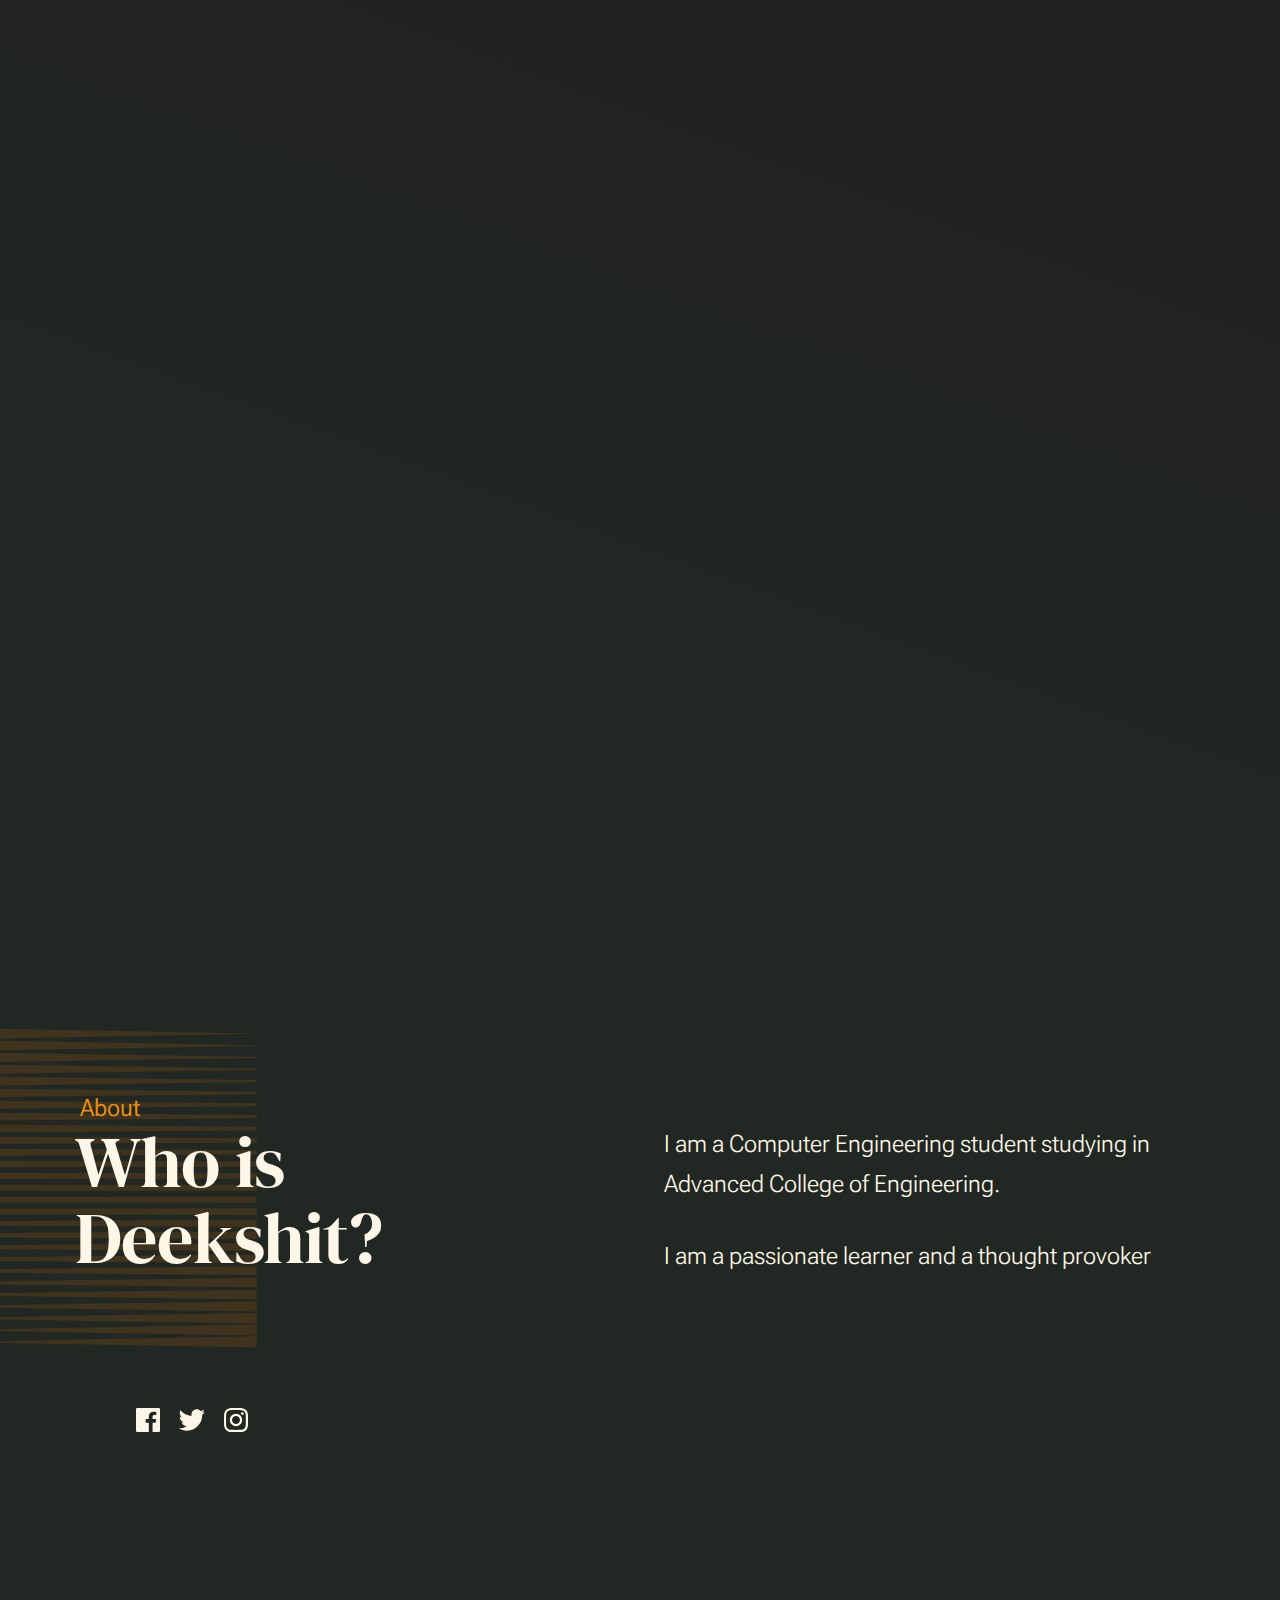
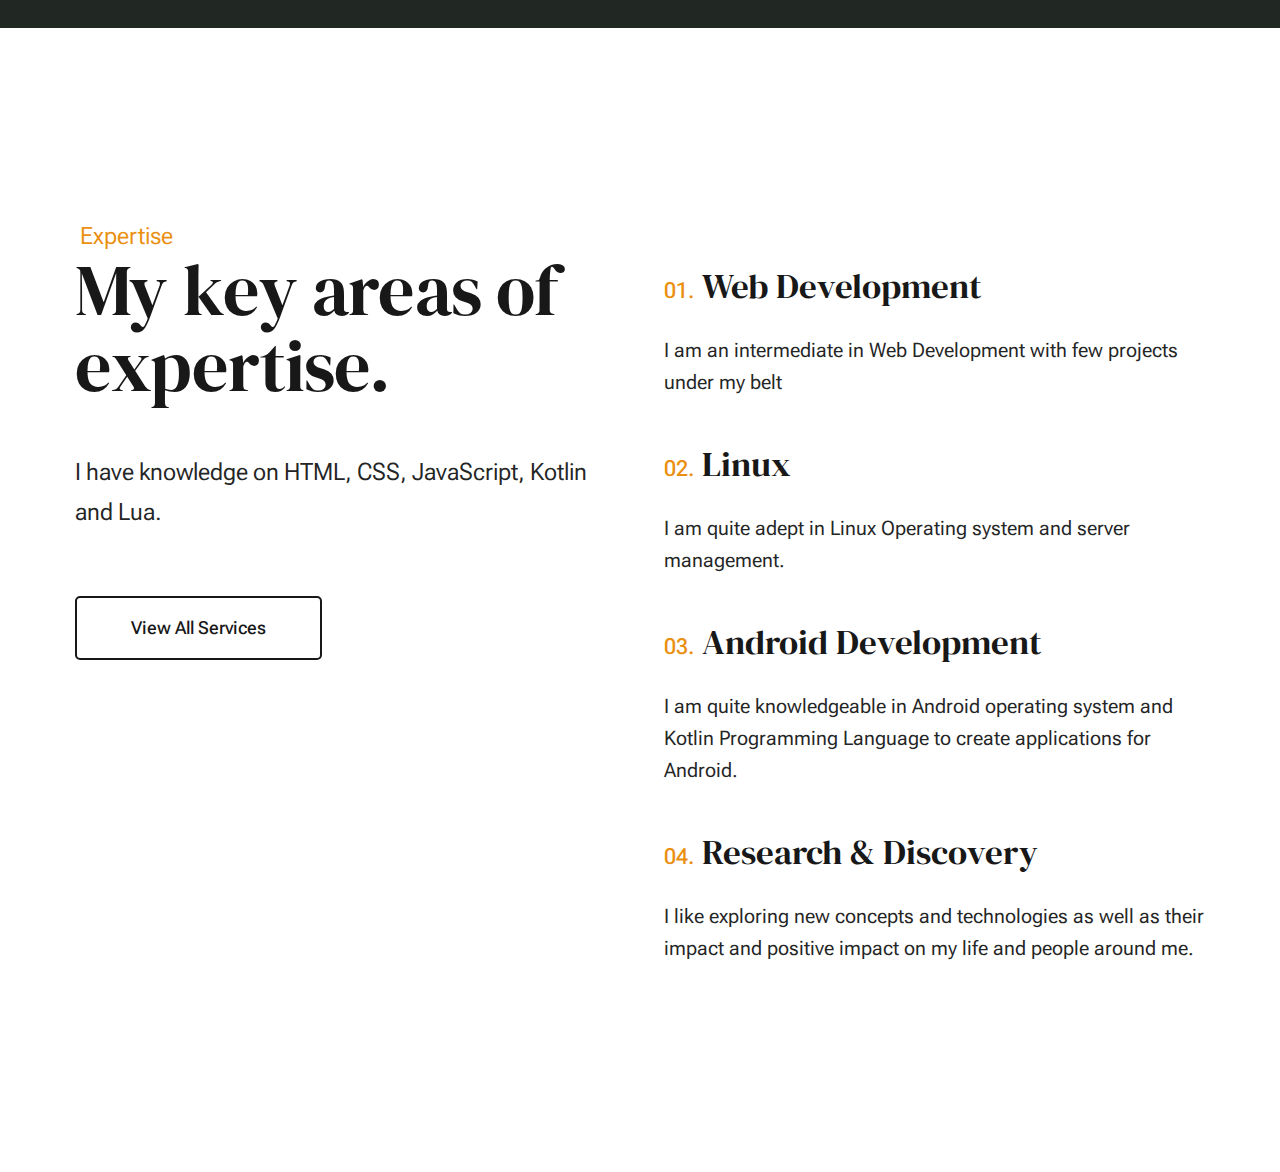
==== index.html @ 94a7f639 "`init` : initial commit" ====
<!DOCTYPE html>
<html lang="en" class="no-js" >
<head>

    <!--- basic page needs
    ================================================== -->
    <meta charset="utf-8">
    <meta name="viewport" content="width=device-width, initial-scale=1">
    <title>Deekshit</title>

    <script>
        document.documentElement.classList.remove('no-js');
        document.documentElement.classList.add('js');
    </script>

    <!-- CSS
    ================================================== -->
    <link rel="stylesheet" href="css/vendor.css">
    <link rel="stylesheet" href="css/styles.css">

    <!-- favicons
    ================================================== -->
    <link rel="apple-touch-icon" sizes="180x180" href="apple-touch-icon.png">
    <link rel="icon" type="image/png" sizes="32x32" href="favicon-32x32.png">
    <link rel="icon" type="image/png" sizes="16x16" href="favicon-16x16.png">
    <link rel="manifest" href="site.webmanifest">

</head>


<body id="top">

    
    <!-- preloader
    ================================================== -->
    <div id="preloader">
        <div id="loader" class="dots-fade">
            <div></div>
            <div></div>
            <div></div>
        </div>
    </div>


    <!-- page wrap
    ================================================== -->
    <div id="page" class="s-pagewrap ss-home">


        <!-- # site header 
        ================================================== -->
        <header class="s-header">

            <div class="row s-header__inner width-sixteen-col">

                <div class="s-header__block">
                    <div class="s-header__logo">
                        <a class="logo" href="index.html">
                            <img src="images/logo.svg" alt="Homepage">
                        </a>
                    </div>

                    <a class="s-header__menu-toggle" href="#0"><span>Menu</span></a>
                </div> <!-- end s-header__block -->

                <nav class="s-header__nav">
    
                    <ul class="s-header__menu-links">
                        <li><a href="contact.html">Contact</a></li>
                    </ul> <!-- s-header__menu-links -->

                    <div class="s-header__contact">
                    </div> <!-- s-header__contact -->
    
                </nav> <!-- end s-header__nav -->

            </div> <!-- end s-header__inner -->

        </header> <!-- end s-header -->


        <!-- # site main content
        ================================================== -->
        <section id="content" class="s-content">

            <!-- intro
            ----------------------------------------------- -->
            <section id="intro" class="s-intro">

                <div class="row s-intro__content width-sixteen-col">

                    <div class="column lg-12 s-intro__content-inner grid-block">
                        
                        <div class="s-intro__content-text">
                            <div class="s-intro__content-pretitle text-pretitle">Hello, I'm Deekshit</div>
                            <h1 class="s-intro__content-title">
                            I create bugs <br>
                            more than <br>
                            products<br>
                            </h1>
                        </div> <!-- s-intro__content-text -->

                        <div class="s-intro__content-media"> 
                            <div class="s-intro__content-media-inner">                               
                                <img src="images/intro-bg.jpg" srcset="images/intro-bg.jpg 1x, images/intro-bg@2x.jpg 2x" alt="">
                                <div class="lines">                               
                                    <span></span>                                  
                                </div>
                            </div>
                        </div> <!-- s-intro__content-media -->                      

                        <div class="s-intro__scroll-down">
                            <a href="#about" class="smoothscroll">
                                <div class="scroll-icon">
                                    <svg xmlns="http://www.w3.org/2000/svg" viewBox="0 0 24 24" width="36" height="36" fill="none" stroke="#97b34a" stroke-width="1" stroke-linecap="round" stroke-linejoin="round">&lt;!--!  Atomicons Free 1.00 by @atisalab License - https://atomicons.com/license/ (Icons: CC BY 4.0) Copyright 2021 Atomicons --&gt;<polyline points="7 13 12 18 17 13"></polyline><line x1="12" y1="18" x2="12" y2="6"></line></svg>
                                </div>
                                <span>Scroll for more</span>
                            </a>
                        </div> <!-- s-intro__scroll-down -->
                        
                    </div> <!-- s-intro__content-inner -->

                </div> <!-- s-intro__content -->

            </section> <!-- end s-intro -->

            <!-- about
            ----------------------------------------------- -->
            <section id="about" class="s-about target-section">

                <div class="row s-about__content width-sixteen-col">
                    <div class="column grid-block grid-section-split">

                        <img src="images/geometric_shape.svg" alt="" class="s-about__content-imgbg">

                        <div class="section-header grid-section-split__header">
                            <div class="text-pretitle">About</div>                           
                            <h2 class="text-display-title">
                            Who is Deekshit?
                            </h2>                           
                        </div> <!-- end section-header -->

                        <div class="s-about__content-main grid-section-split__primary">
                            <p class="attention-getter">
                              I am a Computer Engineering student studying in Advanced College of Engineering.
                            </p>

                            <p class="attention-getter">
                              I am a passionate learner and a thought provoker
                            </p>

                        </div> <!-- end s-about__content-main -->

                        <div class="s-about__content-btn grid-section-split__bottom">

                            <ul class="s-about__social social-list">
                                <li>
                                    <a href="#0">
                                        <svg xmlns="http://www.w3.org/2000/svg" width="24" height="24" viewBox="0 0 24 24" style="fill:rgba(0, 0, 0, 1);transform:;-ms-filter:"><path d="M20,3H4C3.447,3,3,3.448,3,4v16c0,0.552,0.447,1,1,1h8.615v-6.96h-2.338v-2.725h2.338v-2c0-2.325,1.42-3.592,3.5-3.592 c0.699-0.002,1.399,0.034,2.095,0.107v2.42h-1.435c-1.128,0-1.348,0.538-1.348,1.325v1.735h2.697l-0.35,2.725h-2.348V21H20 c0.553,0,1-0.448,1-1V4C21,3.448,20.553,3,20,3z"></path></svg>
                                        <span class="u-screen-reader-text">Facebook</span>
                                    </a>
                                </li>
                                <li>
                                    <a href="#0">
                                        <svg xmlns="http://www.w3.org/2000/svg" width="24" height="24" viewBox="0 0 24 24" style="fill:rgba(0, 0, 0, 1);transform:;-ms-filter:"><path d="M19.633,7.997c0.013,0.175,0.013,0.349,0.013,0.523c0,5.325-4.053,11.461-11.46,11.461c-2.282,0-4.402-0.661-6.186-1.809 c0.324,0.037,0.636,0.05,0.973,0.05c1.883,0,3.616-0.636,5.001-1.721c-1.771-0.037-3.255-1.197-3.767-2.793 c0.249,0.037,0.499,0.062,0.761,0.062c0.361,0,0.724-0.05,1.061-0.137c-1.847-0.374-3.23-1.995-3.23-3.953v-0.05 c0.537,0.299,1.16,0.486,1.82,0.511C3.534,9.419,2.823,8.184,2.823,6.787c0-0.748,0.199-1.434,0.548-2.032 c1.983,2.443,4.964,4.04,8.306,4.215c-0.062-0.3-0.1-0.611-0.1-0.923c0-2.22,1.796-4.028,4.028-4.028 c1.16,0,2.207,0.486,2.943,1.272c0.91-0.175,1.782-0.512,2.556-0.973c-0.299,0.935-0.936,1.721-1.771,2.22 c0.811-0.088,1.597-0.312,2.319-0.624C21.104,6.712,20.419,7.423,19.633,7.997z"></path></svg>
                                        <span class="u-screen-reader-text">Twitter</span>
                                    </a>
                                </li>
                                <li>
                                    <a href="#0">
                                        <svg xmlns="http://www.w3.org/2000/svg" width="24" height="24" viewBox="0 0 24 24" style="fill:rgba(0, 0, 0, 1);transform:;-ms-filter:"><path d="M11.999,7.377c-2.554,0-4.623,2.07-4.623,4.623c0,2.554,2.069,4.624,4.623,4.624c2.552,0,4.623-2.07,4.623-4.624 C16.622,9.447,14.551,7.377,11.999,7.377L11.999,7.377z M11.999,15.004c-1.659,0-3.004-1.345-3.004-3.003 c0-1.659,1.345-3.003,3.004-3.003s3.002,1.344,3.002,3.003C15.001,13.659,13.658,15.004,11.999,15.004L11.999,15.004z"></path><circle cx="16.806" cy="7.207" r="1.078"></circle><path d="M20.533,6.111c-0.469-1.209-1.424-2.165-2.633-2.632c-0.699-0.263-1.438-0.404-2.186-0.42 c-0.963-0.042-1.268-0.054-3.71-0.054s-2.755,0-3.71,0.054C7.548,3.074,6.809,3.215,6.11,3.479C4.9,3.946,3.945,4.902,3.477,6.111 c-0.263,0.7-0.404,1.438-0.419,2.186c-0.043,0.962-0.056,1.267-0.056,3.71c0,2.442,0,2.753,0.056,3.71 c0.015,0.748,0.156,1.486,0.419,2.187c0.469,1.208,1.424,2.164,2.634,2.632c0.696,0.272,1.435,0.426,2.185,0.45 c0.963,0.042,1.268,0.055,3.71,0.055s2.755,0,3.71-0.055c0.747-0.015,1.486-0.157,2.186-0.419c1.209-0.469,2.164-1.424,2.633-2.633 c0.263-0.7,0.404-1.438,0.419-2.186c0.043-0.962,0.056-1.267,0.056-3.71s0-2.753-0.056-3.71C20.941,7.57,20.801,6.819,20.533,6.111z M19.315,15.643c-0.007,0.576-0.111,1.147-0.311,1.688c-0.305,0.787-0.926,1.409-1.712,1.711c-0.535,0.199-1.099,0.303-1.67,0.311 c-0.95,0.044-1.218,0.055-3.654,0.055c-2.438,0-2.687,0-3.655-0.055c-0.569-0.007-1.135-0.112-1.669-0.311 c-0.789-0.301-1.414-0.923-1.719-1.711c-0.196-0.534-0.302-1.099-0.311-1.669c-0.043-0.95-0.053-1.218-0.053-3.654 c0-2.437,0-2.686,0.053-3.655c0.007-0.576,0.111-1.146,0.311-1.687c0.305-0.789,0.93-1.41,1.719-1.712 c0.534-0.198,1.1-0.303,1.669-0.311c0.951-0.043,1.218-0.055,3.655-0.055c2.437,0,2.687,0,3.654,0.055 c0.571,0.007,1.135,0.112,1.67,0.311c0.786,0.303,1.407,0.925,1.712,1.712c0.196,0.534,0.302,1.099,0.311,1.669 c0.043,0.951,0.054,1.218,0.054,3.655c0,2.436,0,2.698-0.043,3.654H19.315z"></path></svg>
                                        <span class="u-screen-reader-text">Instagram</span>
                                    </a>
                                </li>
                                <li>
                                </li>
                            </ul> <!-- end s-footer__social -->
                        </div> <!-- end s-about__content-btn -->
                    
                    </div> <!-- content-inner -->
                </div>
                
            </section> <!-- end s-about -->

            <!-- expertise
            ----------------------------------------------- -->
            <section id="expertise" class="s-expertise">

                <div class="row s-expertise__content width-sixteen-col">
                    <div class="column xl-12 grid-block grid-section-split">

                        <div class="section-header grid-section-split__header">
                            <div class="text-pretitle">Expertise</div>                           
                            <h2 class="text-display-title">
                            My key areas of expertise.
                            </h2>     
                            
                            <p class="lead">
                              I have knowledge on HTML, CSS, JavaScript, Kotlin and Lua.
                            </p>
                        </div> <!-- end section-header -->

                        <div class="s-expertise__content-main grid-section-split__primary">

                            <div class="grid-list-items list-items show-ctr">
                                <div class="grid-list-items__item list-items__item">
                                    <div class="grid-list-items__title list-items__item-header">
                                        <h3 class="list-items__item-title">Web Development</h3>
                                    </div>
                                    <div class="grid-list-items__text list-items__item-text">
                                        <p>
                                          I am an intermediate in Web Development with few projects under my belt
                                        </p>
                                    </div>
                                </div> <!-- list-item -->
                                <div class="grid-list-items__item list-items__item">
                                    <div class="grid-list-items__title list-items__item-header">
                                        <h3 class="list-items__item-title">Linux</h3>
                                    </div>
                                    <div class="grid-list-items__text list-items__item-text">
                                        <p>
                                          I am quite adept in Linux Operating system and server management.
                                        </p>
                                    </div>
                                </div> <!-- list-expertise__item -->
                                <div class="grid-list-items__item list-items__item">
                                    <div class="grid-list-items__title list-items__item-header">
                                        <h3 class="list-items__item-title">Android Development</h3>
                                    </div>
                                    <div class="grid-list-items__text list-items__item-text">
                                        <p>
                                          I am quite knowledgeable in Android operating system and Kotlin Programming Language to create applications for Android.
                                        </p>
                                    </div>
                                </div> <!-- list-expertise__item -->
                                <div class="grid-list-items__item list-items__item">
                                    <div class="grid-list-items__title list-items__item-header">
                                        <h3 class="list-items__item-title">Research & Discovery</h3>
                                    </div>
                                    <div class="grid-list-items__text list-items__item-text">
                                        <p>
                                          I like exploring new concepts and technologies as well as their impact and positive impact on my life and people around me.
                                        </p>
                                    </div>
                                </div> <!-- list-expertise__item -->

                            </div> <!-- grid-list-items -->
                        </div> <!-- end s-expertise__content-main -->

                        <div class="s-expertise__content-btn grid-section-split__bottom">
                            <a href="services.html" class="btn btn--stroke u-fullwidth">View All Services</a>
                        </div> <!-- end s-about__content-btn -->

                    </div> <!-- end grid-block-->
                </div> <!-- end s-expertise__content -->

            </section> <!-- end s-expertise -->


        
        <!-- # journal
        ================================================== -->
        <section id="journal" class="s-journal">

            <div class="row s-journal__content width-sixteen-col">
                <div class="column xl-12 grid-block">


                    <div class="grid-full s-journal__content-main grid-list-items">


                </div> <!-- end grid-block-->
            </div> <!-- end s-journal__content -->

        </section> <!-- end s-journal -->


        <!-- # footer 
        ================================================== -->
        <footer class="s-footer">
            <div class="row s-footer__content">
                <div class="column xl-6 lg-6 md-12 s-footer__block s-footer__about">                    

    <!-- Java Script
    ================================================== -->
    <script src="js/plugins.js"></script>
    <script src="js/main.js"></script>

</body>
</html>
---- css/vendor.css ----
/* ===================================================================
 * Deekshit Third-party Stylesheets
 * Template Ver. 1.0.0
 * 12-13-2022
 * -------------------------------------------------------------------
 *
 * TOC:
 * # PrismJS
 * # Swiper
 *
 * ------------------------------------------------------------------- */


/* ===================================================================
 * # PrismJS 1.20.0
 *   https://prismjs.com/download.html#themes=prism-okaidia&languages=markup+css+clike+javascript+markup-templating+php 
 *   
 *   okaidia theme for JavaScript, CSS and HTML
 *   Loosely based on Monokai textmate theme by http://www.monokai.nl/
 *   @author ocodia
 * ------------------------------------------------------------------- */
code[class*=language-],
pre[class*=language-] {
  color          : #f8f8f2;
  background     : none;
  text-shadow    : 0 1px rgba(0, 0, 0, 0.3);
  font-family    : var(--font-mono);
  font-size      : calc(var(--text-size) * 0.9444);
  text-align     : left;
  white-space    : pre;
  word-spacing   : normal;
  word-break     : normal;
  word-wrap      : normal;
  line-height    : var(--vspace-1);
  -moz-tab-size  : 4;
  -o-tab-size    : 4;
  tab-size       : 4;
  -webkit-hyphens: none;
  -ms-hyphens    : none;
  hyphens        : none;
}

/* Code blocks */
pre[class*=language-] {
  padding : var(--vspace-0_5) 0 var(--vspace-1);
  margin  : var(--vspace-1) 0;
  overflow: auto;
}

:not(pre)>code[class*=language-],
pre[class*=language-] {
  background: #272822;
}

/* Inline code */
:not(pre)>code[class*=language-] {
  padding    : 0.1em;
  white-space: normal;
}

.token.comment,
.token.prolog,
.token.doctype,
.token.cdata {
  color: slategray;
}

.token.punctuation {
  color: #f8f8f2;
}

.token.namespace {
  opacity: 0.7;
}

.token.property,
.token.tag,
.token.constant,
.token.symbol,
.token.deleted {
  color: #f92672;
}

.token.boolean,
.token.number {
  color: #ae81ff;
}

.token.selector,
.token.attr-name,
.token.string,
.token.char,
.token.builtin,
.token.inserted {
  color: #a6e22e;
}

.token.operator,
.token.entity,
.token.url,
.language-css .token.string,
.style .token.string,
.token.variable {
  color: #f8f8f2;
}

.token.atrule,
.token.attr-value,
.token.function,
.token.class-name {
  color: #e6db74;
}

.token.keyword {
  color: #66d9ef;
}

.token.regex,
.token.important {
  color: #fd971f;
}

.token.important,
.token.bold {
  font-weight: bold;
}

.token.italic {
  font-style: italic;
}

.token.entity {
  cursor: help;
}



/* ===================================================================
 * # Swiper 6.4.5
 *   Most modern mobile touch slider and framework with hardware accelerated transitions
 *   https://swiperjs.com
 *
 *   Copyright 2014-2020 Vladimir Kharlampidi
 *
 *   Released under the MIT License
 *
 *   Released on: December 18, 2020
 * ------------------------------------------------------------------- */
@font-face {
  font-family: "swiper-icons";
  src        : url("data:application/font-woff;charset=utf-8;base64, [base64]//wADZ2x5ZgAAAywAAADMAAAD2MHtryVoZWFkAAABbAAAADAAAAA2E2+eoWhoZWEAAAGcAAAAHwAAACQC9gDzaG10eAAAAigAAAAZAAAArgJkABFsb2NhAAAC0AAAAFoAAABaFQAUGG1heHAAAAG8AAAAHwAAACAAcABAbmFtZQAAA/gAAAE5AAACXvFdBwlwb3N0AAAFNAAAAGIAAACE5s74hXjaY2BkYGAAYpf5Hu/j+W2+MnAzMYDAzaX6QjD6/4//Bxj5GA8AuRwMYGkAPywL13jaY2BkYGA88P8Agx4j+/8fQDYfA1AEBWgDAIB2BOoAeNpjYGRgYNBh4GdgYgABEMnIABJzYNADCQAACWgAsQB42mNgYfzCOIGBlYGB0YcxjYGBwR1Kf2WQZGhhYGBiYGVmgAFGBiQQkOaawtDAoMBQxXjg/wEGPcYDDA4wNUA2CCgwsAAAO4EL6gAAeNpj2M0gyAACqxgGNWBkZ2D4/wMA+xkDdgAAAHjaY2BgYGaAYBkGRgYQiAHyGMF8FgYHIM3DwMHABGQrMOgyWDLEM1T9/w8UBfEMgLzE////P/5//f/V/xv+r4eaAAeMbAxwIUYmIMHEgKYAYjUcsDAwsLKxc3BycfPw8jEQA/[base64]/uznmfPFBNODM2K7MTQ45YEAZqGP81AmGGcF3iPqOop0r1SPTaTbVkfUe4HXj97wYE+yNwWYxwWu4v1ugWHgo3S1XdZEVqWM7ET0cfnLGxWfkgR42o2PvWrDMBSFj/IHLaF0zKjRgdiVMwScNRAoWUoH78Y2icB/yIY09An6AH2Bdu/UB+yxopYshQiEvnvu0dURgDt8QeC8PDw7Fpji3fEA4z/PEJ6YOB5hKh4dj3EvXhxPqH/SKUY3rJ7srZ4FZnh1PMAtPhwP6fl2PMJMPDgeQ4rY8YT6Gzao0eAEA409DuggmTnFnOcSCiEiLMgxCiTI6Cq5DZUd3Qmp10vO0LaLTd2cjN4fOumlc7lUYbSQcZFkutRG7g6JKZKy0RmdLY680CDnEJ+UMkpFFe1RN7nxdVpXrC4aTtnaurOnYercZg2YVmLN/d/gczfEimrE/fs/bOuq29Zmn8tloORaXgZgGa78yO9/cnXm2BpaGvq25Dv9S4E9+5SIc9PqupJKhYFSSl47+Qcr1mYNAAAAeNptw0cKwkAAAMDZJA8Q7OUJvkLsPfZ6zFVERPy8qHh2YER+3i/BP83vIBLLySsoKimrqKqpa2hp6+jq6RsYGhmbmJqZSy0sraxtbO3sHRydnEMU4uR6yx7JJXveP7WrDycAAAAAAAH//wACeNpjYGRgYOABYhkgZgJCZgZNBkYGLQZtIJsFLMYAAAw3ALgAeNolizEKgDAQBCchRbC2sFER0YD6qVQiBCv/H9ezGI6Z5XBAw8CBK/m5iQQVauVbXLnOrMZv2oLdKFa8Pjuru2hJzGabmOSLzNMzvutpB3N42mNgZGBg4GKQYzBhYMxJLMlj4GBgAYow/P/PAJJhLM6sSoWKfWCAAwDAjgbRAAB42mNgYGBkAIIbCZo5IPrmUn0hGA0AO8EFTQAA") format("woff");
  font-weight: 400;
  font-style : normal;
}

:root {
  --swiper-theme-color: #007aff;
}

.swiper-container {
  margin-left : auto;
  margin-right: auto;
  position    : relative;
  overflow    : hidden;
  list-style  : none;
  padding     : 0;
  /* Fix of Webkit flickering */
  z-index     : 1;
}

.swiper-container-vertical>.swiper-wrapper {
  flex-direction: column;
}

.swiper-wrapper {
  position           : relative;
  width              : 100%;
  height             : 100%;
  z-index            : 1;
  display            : flex;
  transition-property: transform;
  box-sizing         : content-box;
}

.swiper-container-android .swiper-slide,
.swiper-wrapper {
  transform: translate3d(0px, 0, 0);
}

.swiper-container-multirow>.swiper-wrapper {
  flex-wrap: wrap;
}

.swiper-container-multirow-column>.swiper-wrapper {
  flex-wrap     : wrap;
  flex-direction: column;
}

.swiper-container-free-mode>.swiper-wrapper {
  transition-timing-function: ease-out;
  margin                    : 0 auto;
}

.swiper-slide {
  flex-shrink        : 0;
  width              : 100%;
  height             : 100%;
  position           : relative;
  transition-property: transform;
}

.swiper-slide-invisible-blank {
  visibility: hidden;
}

/* Auto Height */
.swiper-container-autoheight,
.swiper-container-autoheight .swiper-slide {
  height: auto;
}

.swiper-container-autoheight .swiper-wrapper {
  align-items        : flex-start;
  transition-property: transform, height;
}

/* 3D Effects */
.swiper-container-3d {
  perspective: 1200px;
}

.swiper-container-3d .swiper-wrapper,
.swiper-container-3d .swiper-slide,
.swiper-container-3d .swiper-slide-shadow-left,
.swiper-container-3d .swiper-slide-shadow-right,
.swiper-container-3d .swiper-slide-shadow-top,
.swiper-container-3d .swiper-slide-shadow-bottom,
.swiper-container-3d .swiper-cube-shadow {
  transform-style: preserve-3d;
}

.swiper-container-3d .swiper-slide-shadow-left,
.swiper-container-3d .swiper-slide-shadow-right,
.swiper-container-3d .swiper-slide-shadow-top,
.swiper-container-3d .swiper-slide-shadow-bottom {
  position      : absolute;
  left          : 0;
  top           : 0;
  width         : 100%;
  height        : 100%;
  pointer-events: none;
  z-index       : 10;
}

.swiper-container-3d .swiper-slide-shadow-left {
  background-image: linear-gradient(to left, rgba(0, 0, 0, 0.5), rgba(0, 0, 0, 0));
}

.swiper-container-3d .swiper-slide-shadow-right {
  background-image: linear-gradient(to right, rgba(0, 0, 0, 0.5), rgba(0, 0, 0, 0));
}

.swiper-container-3d .swiper-slide-shadow-top {
  background-image: linear-gradient(to top, rgba(0, 0, 0, 0.5), rgba(0, 0, 0, 0));
}

.swiper-container-3d .swiper-slide-shadow-bottom {
  background-image: linear-gradient(to bottom, rgba(0, 0, 0, 0.5), rgba(0, 0, 0, 0));
}

/* CSS Mode */
.swiper-container-css-mode>.swiper-wrapper {
  overflow          : auto;
  scrollbar-width   : none;
  /* For Firefox */
  -ms-overflow-style: none;
  /* For Internet Explorer and Edge */
}

.swiper-container-css-mode>.swiper-wrapper::-webkit-scrollbar {
  display: none;
}

.swiper-container-css-mode>.swiper-wrapper>.swiper-slide {
  scroll-snap-align: start start;
}

.swiper-container-horizontal.swiper-container-css-mode>.swiper-wrapper {
  -ms-scroll-snap-type: x mandatory;
  scroll-snap-type    : x mandatory;
}

.swiper-container-vertical.swiper-container-css-mode>.swiper-wrapper {
  -ms-scroll-snap-type: y mandatory;
  scroll-snap-type    : y mandatory;
}

:root {
  --swiper-navigation-size   : 44px;
  /*
    --swiper-navigation-color: var(--swiper-theme-color);
    */
}

.swiper-button-prev,
.swiper-button-next {
  position       : absolute;
  top            : 50%;
  width          : calc(var(--swiper-navigation-size) / 44 * 27);
  height         : var(--swiper-navigation-size);
  margin-top     : calc(-1 * var(--swiper-navigation-size) / 2);
  z-index        : 10;
  cursor         : pointer;
  display        : flex;
  align-items    : center;
  justify-content: center;
  color          : var(--swiper-navigation-color, var(--swiper-theme-color));
}

.swiper-button-prev.swiper-button-disabled,
.swiper-button-next.swiper-button-disabled {
  opacity       : 0.35;
  cursor        : auto;
  pointer-events: none;
}

.swiper-button-prev:after,
.swiper-button-next:after {
  font-family   : swiper-icons;
  font-size     : var(--swiper-navigation-size);
  text-transform: none !important;
  letter-spacing: 0;
  text-transform: none;
  font-variant  : initial;
  line-height   : 1;
}

.swiper-button-prev,
.swiper-container-rtl .swiper-button-next {
  left : 10px;
  right: auto;
}

.swiper-button-prev:after,
.swiper-container-rtl .swiper-button-next:after {
  content: "prev";
}

.swiper-button-next,
.swiper-container-rtl .swiper-button-prev {
  right: 10px;
  left : auto;
}

.swiper-button-next:after,
.swiper-container-rtl .swiper-button-prev:after {
  content: "next";
}

.swiper-button-prev.swiper-button-white,
.swiper-button-next.swiper-button-white {
  --swiper-navigation-color: #ffffff;
}

.swiper-button-prev.swiper-button-black,
.swiper-button-next.swiper-button-black {
  --swiper-navigation-color: #000000;
}

.swiper-button-lock {
  display: none;
}

:root {
  /*
    --swiper-pagination-color: var(--swiper-theme-color);
    */
}

.swiper-pagination {
  position  : absolute;
  text-align: center;
  transition: 300ms opacity;
  transform : translate3d(0, 0, 0);
  z-index   : 10;
}

.swiper-pagination.swiper-pagination-hidden {
  opacity: 0;
}

/* Common Styles */
.swiper-pagination-fraction,
.swiper-pagination-custom,
.swiper-container-horizontal>.swiper-pagination-bullets {
  bottom: 10px;
  left  : 0;
  width : 100%;
}

/* Bullets */
.swiper-pagination-bullets-dynamic {
  overflow : hidden;
  font-size: 0;
}

.swiper-pagination-bullets-dynamic .swiper-pagination-bullet {
  transform: scale(0.33);
  position : relative;
}

.swiper-pagination-bullets-dynamic .swiper-pagination-bullet-active {
  transform: scale(1);
}

.swiper-pagination-bullets-dynamic .swiper-pagination-bullet-active-main {
  transform: scale(1);
}

.swiper-pagination-bullets-dynamic .swiper-pagination-bullet-active-prev {
  transform: scale(0.66);
}

.swiper-pagination-bullets-dynamic .swiper-pagination-bullet-active-prev-prev {
  transform: scale(0.33);
}

.swiper-pagination-bullets-dynamic .swiper-pagination-bullet-active-next {
  transform: scale(0.66);
}

.swiper-pagination-bullets-dynamic .swiper-pagination-bullet-active-next-next {
  transform: scale(0.33);
}

.swiper-pagination-bullet {
  width        : 8px;
  height       : 8px;
  display      : inline-block;
  border-radius: 100%;
  background   : #000;
  opacity      : 0.2;
}

button.swiper-pagination-bullet {
  border            : none;
  margin            : 0;
  padding           : 0;
  box-shadow        : none;
  -webkit-appearance: none;
  -moz-appearance   : none;
  appearance        : none;
}

.swiper-pagination-clickable .swiper-pagination-bullet {
  cursor: pointer;
}

.swiper-pagination-bullet-active {
  opacity   : 1;
  background: var(--swiper-pagination-color, var(--swiper-theme-color));
}

.swiper-container-vertical>.swiper-pagination-bullets {
  right    : 10px;
  top      : 50%;
  transform: translate3d(0px, -50%, 0);
}

.swiper-container-vertical>.swiper-pagination-bullets .swiper-pagination-bullet {
  margin : 6px 0;
  display: block;
}

.swiper-container-vertical>.swiper-pagination-bullets.swiper-pagination-bullets-dynamic {
  top      : 50%;
  transform: translateY(-50%);
  width    : 8px;
}

.swiper-container-vertical>.swiper-pagination-bullets.swiper-pagination-bullets-dynamic .swiper-pagination-bullet {
  display   : inline-block;
  transition: 200ms transform, 200ms top;
}

.swiper-container-horizontal>.swiper-pagination-bullets .swiper-pagination-bullet {
  margin: 0 4px;
}

.swiper-container-horizontal>.swiper-pagination-bullets.swiper-pagination-bullets-dynamic {
  left       : 50%;
  transform  : translateX(-50%);
  white-space: nowrap;
}

.swiper-container-horizontal>.swiper-pagination-bullets.swiper-pagination-bullets-dynamic .swiper-pagination-bullet {
  transition: 200ms transform, 200ms left;
}

.swiper-container-horizontal.swiper-container-rtl>.swiper-pagination-bullets-dynamic .swiper-pagination-bullet {
  transition: 200ms transform, 200ms right;
}

/* Progress */
.swiper-pagination-progressbar {
  background: rgba(0, 0, 0, 0.25);
  position  : absolute;
}

.swiper-pagination-progressbar .swiper-pagination-progressbar-fill {
  background      : var(--swiper-pagination-color, var(--swiper-theme-color));
  position        : absolute;
  left            : 0;
  top             : 0;
  width           : 100%;
  height          : 100%;
  transform       : scale(0);
  transform-origin: left top;
}

.swiper-container-rtl .swiper-pagination-progressbar .swiper-pagination-progressbar-fill {
  transform-origin: right top;
}

.swiper-container-horizontal>.swiper-pagination-progressbar,
.swiper-container-vertical>.swiper-pagination-progressbar.swiper-pagination-progressbar-opposite {
  width : 100%;
  height: 4px;
  left  : 0;
  top   : 0;
}

.swiper-container-vertical>.swiper-pagination-progressbar,
.swiper-container-horizontal>.swiper-pagination-progressbar.swiper-pagination-progressbar-opposite {
  width : 4px;
  height: 100%;
  left  : 0;
  top   : 0;
}

.swiper-pagination-white {
  --swiper-pagination-color: #ffffff;
}

.swiper-pagination-black {
  --swiper-pagination-color: #000000;
}

.swiper-pagination-lock {
  display: none;
}

/* Scrollbar */
.swiper-scrollbar {
  border-radius   : 10px;
  position        : relative;
  -ms-touch-action: none;
  background      : rgba(0, 0, 0, 0.1);
}

.swiper-container-horizontal>.swiper-scrollbar {
  position: absolute;
  left    : 1%;
  bottom  : 3px;
  z-index : 50;
  height  : 5px;
  width   : 98%;
}

.swiper-container-vertical>.swiper-scrollbar {
  position: absolute;
  right   : 3px;
  top     : 1%;
  z-index : 50;
  width   : 5px;
  height  : 98%;
}

.swiper-scrollbar-drag {
  height       : 100%;
  width        : 100%;
  position     : relative;
  background   : rgba(0, 0, 0, 0.5);
  border-radius: 10px;
  left         : 0;
  top          : 0;
}

.swiper-scrollbar-cursor-drag {
  cursor: move;
}

.swiper-scrollbar-lock {
  display: none;
}

.swiper-zoom-container {
  width          : 100%;
  height         : 100%;
  display        : flex;
  justify-content: center;
  align-items    : center;
  text-align     : center;
}

.swiper-zoom-container>img,
.swiper-zoom-container>svg,
.swiper-zoom-container>canvas {
  max-width    : 100%;
  max-height   : 100%;
  -o-object-fit: contain;
  object-fit   : contain;
}

.swiper-slide-zoomed {
  cursor: move;
}

/* Preloader */
:root {
  /*
    --swiper-preloader-color: var(--swiper-theme-color);
    */
}

.swiper-lazy-preloader {
  width            : 42px;
  height           : 42px;
  position         : absolute;
  left             : 50%;
  top              : 50%;
  margin-left      : -21px;
  margin-top       : -21px;
  z-index          : 10;
  transform-origin : 50%;
  -webkit-animation: swiper-preloader-spin 1s infinite linear;
  animation        : swiper-preloader-spin 1s infinite linear;
  box-sizing       : border-box;
  border           : 4px solid var(--swiper-preloader-color, var(--swiper-theme-color));
  border-radius    : 50%;
  border-top-color : transparent;
}

.swiper-lazy-preloader-white {
  --swiper-preloader-color: #fff;
}

.swiper-lazy-preloader-black {
  --swiper-preloader-color: #000;
}

@-webkit-keyframes swiper-preloader-spin {
  100% {
    transform: rotate(360deg);
  }
}

@keyframes swiper-preloader-spin {
  100% {
    transform: rotate(360deg);
  }
}

/* a11y */
.swiper-container .swiper-notification {
  position      : absolute;
  left          : 0;
  top           : 0;
  pointer-events: none;
  opacity       : 0;
  z-index       : -1000;
}

.swiper-container-fade.swiper-container-free-mode .swiper-slide {
  transition-timing-function: ease-out;
}

.swiper-container-fade .swiper-slide {
  pointer-events     : none;
  transition-property: opacity;
}

.swiper-container-fade .swiper-slide .swiper-slide {
  pointer-events: none;
}

.swiper-container-fade .swiper-slide-active,
.swiper-container-fade .swiper-slide-active .swiper-slide-active {
  pointer-events: auto;
}

.swiper-container-cube {
  overflow: visible;
}

.swiper-container-cube .swiper-slide {
  pointer-events             : none;
  -webkit-backface-visibility: hidden;
  backface-visibility        : hidden;
  z-index                    : 1;
  visibility                 : hidden;
  transform-origin           : 0 0;
  width                      : 100%;
  height                     : 100%;
}

.swiper-container-cube .swiper-slide .swiper-slide {
  pointer-events: none;
}

.swiper-container-cube.swiper-container-rtl .swiper-slide {
  transform-origin: 100% 0;
}

.swiper-container-cube .swiper-slide-active,
.swiper-container-cube .swiper-slide-active .swiper-slide-active {
  pointer-events: auto;
}

.swiper-container-cube .swiper-slide-active,
.swiper-container-cube .swiper-slide-next,
.swiper-container-cube .swiper-slide-prev,
.swiper-container-cube .swiper-slide-next+.swiper-slide {
  pointer-events: auto;
  visibility    : visible;
}

.swiper-container-cube .swiper-slide-shadow-top,
.swiper-container-cube .swiper-slide-shadow-bottom,
.swiper-container-cube .swiper-slide-shadow-left,
.swiper-container-cube .swiper-slide-shadow-right {
  z-index                    : 0;
  -webkit-backface-visibility: hidden;
  backface-visibility        : hidden;
}

.swiper-container-cube .swiper-cube-shadow {
  position  : absolute;
  left      : 0;
  bottom    : 0px;
  width     : 100%;
  height    : 100%;
  background: #000;
  opacity   : 0.6;
  filter    : blur(50px);
  z-index   : 0;
}

.swiper-container-flip {
  overflow: visible;
}

.swiper-container-flip .swiper-slide {
  pointer-events             : none;
  -webkit-backface-visibility: hidden;
  backface-visibility        : hidden;
  z-index                    : 1;
}

.swiper-container-flip .swiper-slide .swiper-slide {
  pointer-events: none;
}

.swiper-container-flip .swiper-slide-active,
.swiper-container-flip .swiper-slide-active .swiper-slide-active {
  pointer-events: auto;
}

.swiper-container-flip .swiper-slide-shadow-top,
.swiper-container-flip .swiper-slide-shadow-bottom,
.swiper-container-flip .swiper-slide-shadow-left,
.swiper-container-flip .swiper-slide-shadow-right {
  z-index                    : 0;
  -webkit-backface-visibility: hidden;
  backface-visibility        : hidden;
}
---- css/styles.css ----
@charset "UTF-8";
/* =================================================================== 
 * Deekshit Main Stylesheet
 * Template Ver. 1.0.0
 * 12-13-2022
 * ------------------------------------------------------------------
 *
 * TOC:
 * # SETTINGS
 *		## fonts
 *    	## colors
 *	  	## spacing and typescale
 *		## grid variables
 * # CSS RESET
 * # GRID
 *		## extra large devices
 *		## large devices
 *		## medium devices 
 *		## tablet devices
 *		## mobile devices
 *		## small mobile devices
 *		## additional column stackpoints 
 * # BASE SETUP
 * # UTILITY CLASSES
 * # TYPOGRAPHY 
 *		## additional typography & helper classes
 *		## lists
 *		## media 
 *		## spacing
 * # PRELOADER
 *		## page loaded
 * # FORM 
 *		## style placeholder text
 *		## change autocomplete styles in Chrome
 * # BUTTONS
 * # TABLE
 * # COMPONENTS
 *		## pagination 
 *		## alert box 
 *		## skillbars
 *		## stats tabs
 * # PROJECT-WIDE SHARED STYLES
 *		## list items
 *		## social list
 *		## blog card
 *		## testimonials
 *		## swiper overrides
 * # GRID-BASED LAYOUTS
 *		## grid block
 *		## list grid
 * # PAGE WRAP
 * # SITE HEADER
 *		## logo
 *		## main navigation
 *		## mobile menu toggle
 * # PAGEHEADER & PAGECONTENT
 * # INTRO
 *		## intro content
 *		## intro scroll down
 *		## intro transitions
 * # ABOUT
 * # EXPERTISE
 * # CLIENTS
 *		## clients list
 * # CTA
 * # JOURNAL
 * # FOOTER
 *		## newsletter
 *		## copyright
 *		## go top
 * # BLOG STYLES 
 * # PAGE STYLES 
 *		## services page
 *		## contact page
 *
 * ------------------------------------------------------------------ */


/* ===================================================================
 * # SETTINGS
 *
 *
 * ------------------------------------------------------------------- */

/* ------------------------------------------------------------------- 
 * ## fonts 
 * ------------------------------------------------------------------- */
@import url("https://fonts.googleapis.com/css2?family=DM+Serif+Display&family=Roboto+Flex:opsz,wght@8..144,300;8..144,400;8..144,500;8..144,600&display=swap");

:root {
	--font-1: "Roboto Flex", sans-serif;
	--font-2: "DM Serif Display", Serif;

  /* monospace
   */
	--font-mono: Consolas, "Andale Mono", Courier, "Courier New", monospace;
}

/* ------------------------------------------------------------------- 
 * ## colors
 * ------------------------------------------------------------------- */
:root {
  /* color-1(#EA9010)
   * color-2(#343D35)
   * color-3(#FEF5E4)
   */
	--color-1: hsla(35, 87%, 49%, 1);
	--color-2: hsla(127, 8%, 22%, 1);
	--color-3: hsla(39, 93%, 95%, 1);

  /* theme color variations
   */
	--color-1-lightest             : hsla(35, 87%, 96%, 1);
	--color-1-lighter              : hsla(35, 87%, 69%, 1);
	--color-1-light                : hsla(35, 87%, 59%, 1);
	--color-1-dark                 : hsla(35, 87%, 39%, 1);
	--color-1-darker               : hsla(35, 87%, 29%, 1);
	--color-1-darkest              : hsla(35, 87%, 10%, 1);

	--color-2-lightest             : hsla(127, 8%, 55%, 1);
	--color-2-lighter              : hsla(127, 8%, 42%, 1);
	--color-2-light                : hsla(127, 8%, 32%, 1);
	--color-2-dark                 : hsla(127, 8%, 14%, 1);
	--color-2-darker               : hsla(127, 8%, 2%, 1);
	
	--color-3-light                : hsla(39, 93%, 100%, 1);
	--color-3-dark                 : hsla(39, 93%, 85%, 1);
	--color-3-darker               : hsla(39, 93%, 75%, 1);

  /* feedback colors
   * color-error(#ffd1d2), color-success(#c8e675), 
   * color-info(#d7ecfb), color-notice(#fff099)
   */
	--color-error                  : hsla(359, 100%, 91%, 1);
	--color-success                : hsla(76, 69%, 68%, 1);
	--color-info                   : hsla(205, 82%, 91%, 1);
	--color-notice                 : hsla(51, 100%, 80%, 1);
	--color-error-content          : hsla(359, 50%, 50%, 1);
	--color-success-content        : hsla(76, 29%, 28%, 1);
	--color-info-content           : hsla(205, 32%, 31%, 1);
	--color-notice-content         : hsla(51, 30%, 30%, 1);

  /* shades 
   * generated using 
   * Tint & Shade Generator 
   * (https                     ://maketintsandshades.com/)
   */
	--color-black                  : #000000;
	--color-gray-19                : #121212;
	--color-gray-18                : #242525;
	--color-gray-17                : #363737;
	--color-gray-16                : #484949;
	--color-gray-15                : #5b5c5c;
	--color-gray-14                : #6d6e6e;
	--color-gray-13                : #7f8080;
	--color-gray-12                : #919292;
	--color-gray-11                : #a3a5a5;
	--color-gray-10                : #b5b7b7;
	--color-gray-9                 : #bcbebe;
	--color-gray-8                 : #c4c5c5;
	--color-gray-7                 : #cbcdcd;
	--color-gray-6                 : #d3d4d4;
	--color-gray-5                 : #dadbdb;
	--color-gray-4                 : #e1e2e2;
	--color-gray-3                 : #e9e9e9;
	--color-gray-2                 : #f0f1f1;
	--color-gray-1                 : #f8f8f8;
	--color-white                  : #ffffff;

  /* text
   */
	--color-text                   : var(--color-gray-18);
	--color-text-dark              : #181818;
	--color-text-light             : var(--color-gray-14);
	--color-placeholder            : var(--color-gray-12);

  /* link
   */
	--color-link                   : var(--color-1);
	--color-link-hover             : var(--color-2-lighter);
	--color-link-active            : var(--color-2-lighter);

  /* buttons
   */
	--color-btn                    : var(--color-gray-4);
	--color-btn-text               : var(--color-text);
	--color-btn-hover              : var(--color-gray-5);
	--color-btn-hover-text         : var(--color-text);
	--color-btn-primary            : var(--color-1);
	--color-btn-primary-text       : var(--color-2-dark);
	--color-btn-primary-hover      : var(--color-1-light);
	--color-btn-primary-hover-text : var(--color-2-dark);
	--color-btn-stroke             : var(--color-text-dark);
	--color-btn-stroke-text        : var(--color-text-dark);
	--color-btn-stroke-hover       : var(--color-text-dark);
	--color-btn-stroke-hover-text  : var(--color-white);

  /* preloader
   */
	--color-preloader-bg           : var(--color-2-dark);
	--color-loader                 : var(--color-white);
	--color-loader-light           : var(--color-2-light);

  /* others
   */
	--color-body                   : white;
	--color-border                 : rgba(0, 0, 0, .1);
	--border-radius                : 5px;
}

/* ------------------------------------------------------------------- 
 * ## spacing and typescale
 * ------------------------------------------------------------------- */
:root {
  /* spacing
   * base font size: 20px 
   * vertical space unit : 32px
   */
	--base-size        : 62.5%;
	--multiplier       : 1;
	--base-font-size   : calc(2rem * var(--multiplier));
	--space            : calc(3.2rem * var(--multiplier));

  /* vertical spacing 
   */
	--vspace-0_125     : calc(0.125 * var(--space));
	--vspace-0_25      : calc(0.25 * var(--space));
	--vspace-0_375     : calc(0.375 * var(--space));
	--vspace-0_5       : calc(0.5 * var(--space));
	--vspace-0_625     : calc(0.625 * var(--space));
	--vspace-0_75      : calc(0.75 * var(--space));
	--vspace-0_875     : calc(0.875 * var(--space));
	--vspace-1         : calc(var(--space));
	--vspace-1_25      : calc(1.25 * var(--space));
	--vspace-1_5       : calc(1.5 * var(--space));
	--vspace-1_75      : calc(1.75 * var(--space));
	--vspace-2         : calc(2 * var(--space));
	--vspace-2_5       : calc(2.5 * var(--space));
	--vspace-3         : calc(3 * var(--space));
	--vspace-3_5       : calc(3.5 * var(--space));
	--vspace-4         : calc(4 * var(--space));
	--vspace-4_5       : calc(4.5 * var(--space));
	--vspace-5         : calc(5 * var(--space));
	--vspace-5_5       : calc(5.5 * var(--space));
	--vspace-6         : calc(6 * var(--space));
	--vspace-6_5       : calc(6.5 * var(--space));
	--vspace-7         : calc(7 * var(--space));
	--vspace-7_5       : calc(7.5 * var(--space));
	--vspace-8         : calc(8 * var(--space));
	--vspace-8_5       : calc(8.5 * var(--space));
	--vspace-9         : calc(9 * var(--space));
	--vspace-9_5       : calc(9.5 * var(--space));
	--vspace-10        : calc(10 * var(--space));

  /* type scale
   * ratio 1        :2 | base: 20px
   * -------------------------------------------------------
   *
   * --text-huge-3    = (148.60px)
   * --text-huge-2    = (123.83px)
   * --text-huge-1    = (103.20px)
   * --text-display-3 = (86.00px)
   * --text-display-2 = (71.66px)
   * --text-display-1 = (59.72px)
   * --text-xxxl      = (49.77px)
   * --text-xxl       = (41.47px)
   * --text-xl        = (34.56px)
   * --text-lg        = (28.80px)
   * --text-md        = (24.00px)
   * --text-size      = (20.00px) BASE
   * --text-sm        = (16.67px)
   * --text-xs        = (13.89px)
   *
   * ---------------------------------------------------------
   */
	--text-scale-ratio : 1.2;
	--text-size        : var(--base-font-size);
	--text-xs          : calc((var(--text-size) / var(--text-scale-ratio)) / var(--text-scale-ratio));
	--text-sm          : calc(var(--text-xs) * var(--text-scale-ratio));
	--text-md          : calc(var(--text-sm) * var(--text-scale-ratio) * var(--text-scale-ratio));
	--text-lg          : calc(var(--text-md) * var(--text-scale-ratio));
	--text-xl          : calc(var(--text-lg) * var(--text-scale-ratio));
	--text-xxl         : calc(var(--text-xl) * var(--text-scale-ratio));
	--text-xxxl        : calc(var(--text-xxl) * var(--text-scale-ratio));
	--text-display-1   : calc(var(--text-xxxl) * var(--text-scale-ratio));
	--text-display-2   : calc(var(--text-display-1) * var(--text-scale-ratio));
	--text-display-3   : calc(var(--text-display-2) * var(--text-scale-ratio));
	--text-huge-1      : calc(var(--text-display-3) * var(--text-scale-ratio));
	--text-huge-2      : calc(var(--text-huge-1) * var(--text-scale-ratio));
	--text-huge-3      : calc(var(--text-huge-2) * var(--text-scale-ratio));

  /* default button height
   */
	--vspace-btn       : var(--vspace-2);
}

/* on mobile devices below 600px, change the value of '--multiplier' 
 * to adjust the values of base font size and vertical space unit.
 */
@media screen and (max-width: 600px) {
	:root {
		--multiplier: .9375;
	}
}

/* ------------------------------------------------------------------- 
 * ## grid variables
 * ------------------------------------------------------------------- */
:root {
  
  /* widths for rows and containers
   */
	--width-sixteen-cols: 1760px;
	--width-default     : 1320px;
	--width-wide        : 1600px;
	--width-wider       : 1800px;
	--width-narrow      : 1200px;
	--width-narrower    : 1000px;
	--width-narrowest   : 800px;
	--width-full        : 100%;
	--width-grid-max    : var(--width-default);

  /* gutter
   */
	--gutter            : 2.4rem;
}

/* on large screen devices
 */
@media screen and (max-width: 1000px) {
	:root {
		--gutter: 2.2rem;
	}
}

/* on small devices
 */
@media screen and (max-width: 600px) {
	:root {
		--gutter: 1rem;
	}
}



/* ====================================================================
 * # CSS RESET
 *
 *
 * --------------------------------------------------------------------
 * http://meyerweb.com/eric/tools/css/reset/ 
 * v2.0 | 20110126
 * License: none (public domain)
 * -------------------------------------------------------------------- */
html,
body,
div,
span,
applet,
object,
iframe,
h1,
h2,
h3,
h4,
h5,
h6,
p,
blockquote,
pre,
a,
abbr,
acronym,
address,
big,
cite,
code,
del,
dfn,
em,
img,
ins,
kbd,
q,
s,
samp,
small,
strike,
strong,
sub,
sup,
tt,
var,
b,
u,
i,
center,
dl,
dt,
dd,
ol,
ul,
li,
fieldset,
form,
label,
legend,
table,
caption,
tbody,
tfoot,
thead,
tr,
th,
td,
article,
aside,
canvas,
details,
embed,
figure,
figcaption,
footer,
header,
hgroup,
menu,
nav,
output,
ruby,
section,
summary,
time,
mark,
audio,
video {
	margin        : 0;
	padding       : 0;
	border        : 0;
	font-size     : 100%;
	font          : inherit;
	vertical-align: baseline;
}

/* HTML5 display-role reset for older browsers */
article,
aside,
details,
figcaption,
figure,
footer,
header,
hgroup,
menu,
nav,
section {
	display: block;
}

body {
	line-height: 1;
}

ol,
ul {
	list-style: none;
}

blockquote,
q {
	quotes: none;
}

blockquote:before,
blockquote:after,
q:before,
q:after {
	content: "";
	content: none;
}

table {
	border-collapse: collapse;
	border-spacing : 0;
}


/* ===================================================================
 * # GRID v5.0.0
 *
 *
 * -------------------------------------------------------------------
 * - Grid system based on the flex display property.
 *
 * - Grid breakpoints are based on MAXIMUM WIDTH media queries, 
 *   meaning they apply to that one breakpoint and ALL THOSE BELOW IT.
 *
 * - Grid columns without a specified width will automatically layout 
 *   as equal width columns.
 *
 * - On viewports 400px and below, all grid columns will stacked 
 *   vertically
 *
 * ------------------------------------------------------------------- */

/* row 
 */
.row {
	display  : flex;
	flex-flow: row wrap;
	width    : min(92%, var(--width-grid-max));
	margin   : 0 auto;
}

.row .row {
	width       : auto;
	margin-left : calc(var(--gutter) * -1);
	margin-right: calc(var(--gutter) * -1);
}

/* column
 */
.column {
	flex   : 1;
	padding: 0 var(--gutter);
}

.collapse>.column,
.column.collapse {
	padding: 0;
}

/* row utility classes
 */
.row.row-wrap {
	flex-wrap: wrap;
}

.row.row-nowrap {
	flex-wrap: nowrap;
}

.row.row-y-top {
	align-items: flex-start;
}

.row.row-y-bottom {
	align-items: flex-end;
}

.row.row-y-center {
	align-items: center;
}

.row.row-stretch {
	align-items: stretch;
}

.row.row-baseline {
	align-items: baseline;
}

.row.row-x-left {
	justify-content: flex-start;
}

.row.row-x-right {
	justify-content: flex-end;
}

.row.row-x-center {
	justify-content: center;
}

.row.row-center {
	align-items    : center;
	justify-content: center;
}

/* ------------------------- -------------------------------------------
 * ## extra large devices (1201px and above)
 * -------------------------------------------------------------------- */
.xl-1 {
	flex : none;
	width: 8.3333333333%;
}

.xl-2 {
	flex : none;
	width: 16.6666666667%;
}

.xl-3 {
	flex : none;
	width: 25%;
}

.xl-4 {
	flex : none;
	width: 33.3333333333%;
}

.xl-5 {
	flex : none;
	width: 41.6666666667%;
}

.xl-6 {
	flex : none;
	width: 50%;
}

.xl-7 {
	flex : none;
	width: 58.3333333333%;
}

.xl-8 {
	flex : none;
	width: 66.6666666667%;
}

.xl-9 {
	flex : none;
	width: 75%;
}

.xl-10 {
	flex : none;
	width: 83.3333333333%;
}

.xl-11 {
	flex : none;
	width: 91.6666666667%;
}

.xl-12 {
	flex : none;
	width: 100%;
}

/* --------------------------------------------------------------------
 * ## large devices (1001px to 1200px)
 * -------------------------------------------------------------------- */
@media screen and (max-width: 1200px) {
	.lg-1 {
		flex : none;
		width: 8.3333333333%;
	}

	.lg-2 {
		flex : none;
		width: 16.6666666667%;
	}

	.lg-3 {
		flex : none;
		width: 25%;
	}

	.lg-4 {
		flex : none;
		width: 33.3333333333%;
	}

	.lg-5 {
		flex : none;
		width: 41.6666666667%;
	}

	.lg-6 {
		flex : none;
		width: 50%;
	}

	.lg-7 {
		flex : none;
		width: 58.3333333333%;
	}

	.lg-8 {
		flex : none;
		width: 66.6666666667%;
	}

	.lg-9 {
		flex : none;
		width: 75%;
	}

	.lg-10 {
		flex : none;
		width: 83.3333333333%;
	}

	.lg-11 {
		flex : none;
		width: 91.6666666667%;
	}

	.lg-12 {
		flex : none;
		width: 100%;
	}
}

/* --------------------------------------------------------------------
 * ## medium devices (801px to 1000px)
 * -------------------------------------------------------------------- */
@media screen and (max-width: 1000px) {
	.md-1 {
		flex : none;
		width: 8.3333333333%;
	}

	.md-2 {
		flex : none;
		width: 16.6666666667%;
	}

	.md-3 {
		flex : none;
		width: 25%;
	}

	.md-4 {
		flex : none;
		width: 33.3333333333%;
	}

	.md-5 {
		flex : none;
		width: 41.6666666667%;
	}

	.md-6 {
		flex : none;
		width: 50%;
	}

	.md-7 {
		flex : none;
		width: 58.3333333333%;
	}

	.md-8 {
		flex : none;
		width: 66.6666666667%;
	}

	.md-9 {
		flex : none;
		width: 75%;
	}

	.md-10 {
		flex : none;
		width: 83.3333333333%;
	}

	.md-11 {
		flex : none;
		width: 91.6666666667%;
	}

	.md-12 {
		flex : none;
		width: 100%;
	}
}

/* --------------------------------------------------------------------
 * ## tablet devices (601px to 800px)  
 * -------------------------------------------------------------------- */
@media screen and (max-width: 800px) {
	.tab-1 {
		flex : none;
		width: 8.3333333333%;
	}

	.tab-2 {
		flex : none;
		width: 16.6666666667%;
	}

	.tab-3 {
		flex : none;
		width: 25%;
	}

	.tab-4 {
		flex : none;
		width: 33.3333333333%;
	}

	.tab-5 {
		flex : none;
		width: 41.6666666667%;
	}

	.tab-6 {
		flex : none;
		width: 50%;
	}

	.tab-7 {
		flex : none;
		width: 58.3333333333%;
	}

	.tab-8 {
		flex : none;
		width: 66.6666666667%;
	}

	.tab-9 {
		flex : none;
		width: 75%;
	}

	.tab-10 {
		flex : none;
		width: 83.3333333333%;
	}

	.tab-11 {
		flex : none;
		width: 91.6666666667%;
	}

	.tab-12 {
		flex : none;
		width: 100%;
	}
}

/* --------------------------------------------------------------------
 * ## mobile devices (401px to 600px)  
 * -------------------------------------------------------------------- */
@media screen and (max-width: 600px) {
	.row {
		width        : 100%;
		padding-left : 6vw;
		padding-right: 6vw;
	}

	.row .row {
		padding-left : 0;
		padding-right: 0;
	}

	.mob-1 {
		flex : none;
		width: 8.3333333333%;
	}

	.mob-2 {
		flex : none;
		width: 16.6666666667%;
	}

	.mob-3 {
		flex : none;
		width: 25%;
	}

	.mob-4 {
		flex : none;
		width: 33.3333333333%;
	}

	.mob-5 {
		flex : none;
		width: 41.6666666667%;
	}

	.mob-6 {
		flex : none;
		width: 50%;
	}

	.mob-7 {
		flex : none;
		width: 58.3333333333%;
	}

	.mob-8 {
		flex : none;
		width: 66.6666666667%;
	}

	.mob-9 {
		flex : none;
		width: 75%;
	}

	.mob-10 {
		flex : none;
		width: 83.3333333333%;
	}

	.mob-11 {
		flex : none;
		width: 91.6666666667%;
	}

	.mob-12 {
		flex : none;
		width: 100%;
	}
}

/* --------------------------------------------------------------------
 * ## small mobile devices (up to 400px)
 * -------------------------------------------------------------------- */

/* stack columns vertically
 */
@media screen and (max-width: 400px) {
	.row .row {
		margin-left : 0;
		margin-right: 0;
	}

	.column {
		flex        : none;
		width       : 100%;
		margin-left : 0;
		margin-right: 0;
		padding     : 0;
	}
}

/* --------------------------------------------------------------------
 * ## additional column stackpoints 
 * -------------------------------------------------------------------- */
@media screen and (max-width: 900px) {
	.stack-on-900 {
		flex        : none;
		width       : 100%;
		margin-left : 0;
		margin-right: 0;
	}
}

@media screen and (max-width: 700px) {
	.stack-on-700 {
		flex        : none;
		width       : 100%;
		margin-left : 0;
		margin-right: 0;
	}
}

@media screen and (max-width: 550px) {
	.stack-on-550 {
		flex        : none;
		width       : 100%;
		margin-left : 0;
		margin-right: 0;
	}
}


/* ===================================================================
 * # BASE SETUP
 *
 *
 * ------------------------------------------------------------------- */
html {
	font-size : var(--base-size);
	box-sizing: border-box;
}

*,
*::before,
*::after {
	box-sizing: inherit;
}

html,
body {
	height: 100%;
}

body {
	background-color          : var(--color-body);
	-webkit-overflow-scrolling: touch;
	-webkit-text-size-adjust  : 100%;
	-webkit-font-smoothing    : antialiased;
	-moz-osx-font-smoothing   : grayscale;
}

p {
	font-size     : inherit;
	text-rendering: optimizeLegibility;
}

a {
	text-decoration: none;
}

svg,
img,
video {
	max-width: 100%;
	height   : auto;
}

pre {
	overflow: auto;
}

div,
dl,
dt,
dd,
ul,
ol,
li,
h1,
h2,
h3,
h4,
h5,
h6,
pre,
form,
p,
blockquote,
th,
td {
	margin : 0;
	padding: 0;
}

input[type=email],
input[type=number],
input[type=search],
input[type=text],
input[type=tel],
input[type=url],
input[type=password],
textarea {
	-webkit-appearance: none;
	-moz-appearance   : none;
	appearance        : none;
}


/* ===================================================================
 * # UTILITY CLASSES
 *
 *
 * ------------------------------------------------------------------- */

/* flex item alignment classes
 */
.u-flexitem-center {
	margin    : auto;
	align-self: center;
}

.u-flexitem-left {
	margin-right: auto;
	align-self  : center;
}

.u-flexitem-right {
	margin-left: auto;
	align-self : center;
}

.u-flexitem-x-center {
	margin-right: auto;
	margin-left : auto;
}

.u-flexitem-x-left {
	margin-right: auto;
}

.u-flexitem-x-right {
	margin-left: auto;
}

.u-flexitem-y-center {
	align-self: center;
}

.u-flexitem-y-top {
	align-self: flex-start;
}

.u-flexitem-y-bottom {
	align-self: flex-end;
}

/* misc helper classes
 */
.u-screen-reader-text {
	clip             : rect(1px, 1px, 1px, 1px);
	-webkit-clip-path: inset(50%);
	clip-path        : inset(50%);
	height           : 1px;
	width            : 1px;
	margin           : -1px;
	overflow         : hidden;
	padding          : 0;
	border           : 0;
	position         : absolute;
	word-wrap        : normal !important;
}

.u-clearfix:after {
	content: "";
	display: table;
	clear  : both;
}

.u-flex-center {
	align-items    : center;
	justify-content: center;
}

.u-hidden {
	display: none;
}

.u-invisible {
	visibility: hidden;
}

.u-antialiased {
	-webkit-font-smoothing : antialiased;
	-moz-osx-font-smoothing: grayscale;
}

.u-overflow-hidden {
	overflow: hidden;
}

.u-remove-top {
	margin-top: 0;
}

.u-remove-bottom {
	margin-bottom: 0;
}

.u-add-half-bottom {
	margin-bottom: var(--vspace-0_5);
}

.u-add-bottom {
	margin-bottom: var(--vspace-1);
}

.u-no-border {
	border: none;
}

.u-fullwidth {
	width: 100%;
}

.u-pull-left {
	float: left;
}

.u-pull-right {
	float: right;
}


/* ===================================================================
 * # TYPOGRAPHY 
 *
 *
 * ------------------------------------------------------------------- 
 * type scale - ratio 1:2 | base: 20px
 * -------------------------------------------------------------------
 *
 * --text-huge-3    = (148.60px)
 * --text-huge-2    = (123.83px)
 * --text-huge-1    = (103.20px)
 * --text-display-3 = (86.00px)
 * --text-display-2 = (71.66px)
 * --text-display-1 = (59.72px)
 * --text-xxxl      = (49.77px)
 * --text-xxl       = (41.47px)
 * --text-xl        = (34.56px)
 * --text-lg        = (28.80px)
 * --text-md        = (24.00px)
 * --text-size      = (20.00px) BASE
 * --text-sm        = (16.67px)
 * --text-xs        = (13.89px)
 *
 * -------------------------------------------------------------------- */

/* --------------------------------------------------------------------
 * ## base type styles
 * -------------------------------------------------------------------- */
body {
	font-family: var(--font-1);
	font-size  : var(--base-font-size);
	font-weight: 400;
	line-height: var(--vspace-1);
	color      : var(--color-text);
}

/* links
 */
a {
	color     : var(--color-link);
	transition: all 0.3s ease-in-out;
}

a:focus,
a:hover,
a:active {
	color: var(--color-link-hover);
}

a:hover,
a:active {
	outline: 0;
}

/* headings
 */
h1,
h2,
h3,
h4,
h5,
h6,
.h1,
.h2,
.h3,
.h4,
.h5,
.h6 {
	font-family           : var(--font-2);
	font-weight           : 400;
	color                 : var(--color-text-dark);
	font-variant-ligatures: common-ligatures;
	text-rendering        : optimizeLegibility;
}

h1,
.h1 {
	margin-top   : var(--vspace-2_5);
	margin-bottom: var(--vspace-0_75);
}

h2,
.h2,
h3,
.h3,
h4,
.h4 {
	margin-top   : var(--vspace-2);
	margin-bottom: var(--vspace-0_75);
}

h5,
.h5,
h6,
.h6 {
	margin-top   : var(--vspace-1_75);
	margin-bottom: var(--vspace-0_5);
}

h1,
.h1 {
	font-size     : var(--text-display-2);
	line-height   : calc(2.25 * var(--space));
	letter-spacing: -0.015em;
}

@media screen and (max-width: 500px) {

	h1,
	.h1 {
		font-size  : var(--text-xxxl);
		line-height: calc(1.625 * var(--space));
	}
}

h2,
.h2 {
	font-size     : var(--text-xxl);
	line-height   : calc(1.375 * var(--space));
	letter-spacing: -0.012em;
}

h3,
.h3 {
	font-size  : var(--text-xl);
	line-height: calc(1.125 * var(--space));
}

h4,
.h4 {
	font-size  : var(--text-lg);
	line-height: var(--vspace-1);
}

h5,
.h5 {
	font-size  : var(--text-md);
	line-height: var(--vspace-0_875);
}

h6,
.h6 {
	font-family   : var(--font-1);
	font-weight   : 600;
	font-size     : var(--text-sm);
	line-height   : var(--vspace-0_75);
	text-transform: uppercase;
	letter-spacing: 0.3rem;
}

/* emphasis, italic,
 * strong, bold and small text
 */
em,
i,
strong,
b {
	font-size  : inherit;
	line-height: inherit;
}

em,
i {
	font-style: italic;
}

strong,
b {
	font-weight: 600;
	color      : var(--color-text-dark);
}

small {
	font-size  : 80%;
	font-weight: 400;
	line-height: var(--vspace-0_5);
}

/* blockquotes
 */
blockquote {
	margin     : 0 0 var(--vspace-1) 0;
	padding    : var(--vspace-1) var(--vspace-1_5);
	border-left: 2px solid var(--color-text-dark);
	position   : relative;
}

blockquote p {
	font-family: var(--font-1);
	font-weight: 400;
	font-size  : var(--text-lg);
	font-style : normal;
	line-height: var(--vspace-1_25);
	color      : var(--color-text-dark);
	padding    : 0;
}

blockquote cite {
	display    : block;
	font-family: var(--font-1);
	font-weight: 400;
	font-size  : var(--text-sm);
	line-height: var(--vspace-0_75);
	font-style : normal;
}

blockquote cite:before {
	content: "— ";
}

blockquote cite,
blockquote cite a,
blockquote cite a:visited {
	color : var(--color-text-light);
	border: none;
}

@media screen and (max-width: 500px) {
	blockquote {
		padding: var(--vspace-0_75) var(--vspace-0_75);
	}

	blockquote p {
		font-size  : var(--text-md);
		line-height: var(--vspace-1);
	}
}

/* figures
 */
figure img,
p img {
	margin        : 0;
	vertical-align: bottom;
}

figure {
	display     : block;
	margin-left : 0;
	margin-right: 0;
}

figure img+figcaption {
	margin-top: var(--vspace-1);
}

figcaption {
	/* font-style: italic; */
	font-size    : var(--text-sm);
	text-align   : center;
	margin-bottom: 0;
}

/* preformatted, code
 */
var,
kbd,
samp,
code,
pre {
	font-family: var(--font-mono);
}

pre {
	padding   : var(--vspace-0_75) var(--vspace-1) var(--vspace-1);
	background: var(--color-gray-2);
	overflow-x: auto;
}

code {
	font-size    : var(--text-sm);
	line-height  : 1.6rem;
	margin       : 0 0.2rem;
	padding      : calc((var(--vspace-1) - 1.6rem) / 2 - 0.1rem) 0.7rem;
	white-space  : nowrap;
	background   : var(--color-gray-2);
	border       : 1px solid var(--color-gray-5);
	color        : var(--color-text);
	border-radius: 3px;
}

pre>code {
	display    : block;
	white-space: pre;
	line-height: var(--vspace-1);
	padding    : 0;
	margin     : 0;
	border     : none;
}

/* deleted text, abbreviation,
 * & mark text
 */
del {
	text-decoration: line-through;
}

abbr {
	font-family   : var(--font-1);
	font-weight   : 600;
	font-variant  : small-caps;
	text-transform: lowercase;
	letter-spacing: 0.1em;
	color         : var(--color-text-dark);
}

abbr[title],
dfn[title] {
	border-bottom  : 1px dotted;
	cursor         : help;
	text-decoration: none;
}

mark {
	background: var(--color-1-light);
	color     : var(--color-text);
}

/* horizontal rule
 */
hr {
	border      : solid var(--color-border);
	border-width: 0.1rem 0 0;
	clear       : both;
	margin      : var(--vspace-2) 0 calc(var(--vspace-2) - 1px);
	height      : 0;
}

hr.fancy {
	border    : none;
	margin    : var(--vspace-2) 0;
	height    : var(--vspace-1);
	text-align: center;
}

hr.fancy::before {
	content       : "*****";
	letter-spacing: 0.3em;
}

/* --------------------------------------------------------------------
 * ## additional typography & helper classes
 * -------------------------------------------------------------------- */
.lead,
.attention-getter {
	font-family: var(--font-1);
	font-size  : var(--text-md);
	line-height: var(--vspace-1_25);
}

@media screen and (max-width: 800px) {

	.lead,
	.attention-getter {
		font-size  : calc(var(--text-size) * 1.1);
		line-height: calc(1.125 * var(--space));
	}
}

.pull-quote {
	position  : relative;
	padding   : 0;
	margin-top: 0;
	text-align: center;
}

.pull-quote blockquote {
	border     : none;
	margin     : 0 auto;
	max-width  : 62rem;
	padding-top: var(--vspace-2_5);
	position   : relative;
}

.pull-quote blockquote p {
	font-weight: 400;
	color      : var(--color-text-dark);
}

.pull-quote blockquote:before {
	content          : "";
	display          : block;
	height           : var(--vspace-1);
	width            : var(--vspace-1);
	background-repeat: no-repeat;
	background       : center center;
	background-size  : contain;
	background-image : url(../images/icons/icon-quote.svg);
	transform        : translate(-50%, 0, 0);
	position         : absolute;
	top              : var(--vspace-1);
	left             : 50%;
}

.drop-cap:first-letter {
	float         : left;
	font-family   : var(--font-1);
	font-weight   : 600;
	font-size     : calc(3 * var(--space));
	line-height   : 1;
	padding       : 0 0.125em 0 0;
	text-transform: uppercase;
	background    : transparent;
	color         : var(--color-text-dark);
}

.text-center {
	text-align: center;
}

.text-left {
	text-align: left;
}

.text-right {
	text-align: right;
}

/* --------------------------------------------------------------------
 * ## lists
 * -------------------------------------------------------------------- */
ol {
	list-style: decimal;
}

ul {
	list-style: disc;
}

li {
	display: list-item;
}

ol,
ul {
	margin-left: 1.6rem;
}

ul li {
	padding-left: 0.4rem;
}

ul ul,
ul ol,
ol ol,
ol ul {
	margin: 1.6rem 0 1.6rem 1.6rem;
}

ul.disc li {
	display   : list-item;
	list-style: none;
	padding   : 0 0 0 0.8rem;
	position  : relative;
}

ul.disc li::before {
	content       : "";
	display       : inline-block;
	width         : 6px;
	height        : 6px;
	border-radius : 50%;
	background    : var(--color-1);
	position      : absolute;
	left          : -0.8em;
	top           : calc(50% - 4px);
	vertical-align: middle;
}

dt {
	margin: 0;
	color : var(--color-1);
}

dt strong {
	color: var(--color-1);
}

dd {
	margin: 0 0 0 2rem;
}

/* definition list line style 
 */
.lining dt,
.lining dd {
	display: inline;
	margin : 0;
}

.lining dt+dt:before,
.lining dd+dt:before {
	content    : "\a";
	white-space: pre;
}

.lining dd+dd:before {
	content: ", ";
}

.lining dd+dd:before {
	content: ", ";
}

.lining dd:before {
	content    : ": ";
	margin-left: -0.2em;
}

/* definition list dictionary style 
 */
.dictionary-style dt {
	display      : inline;
	counter-reset: definitions;
}

.dictionary-style dt+dt:before {
	content    : ", ";
	margin-left: -0.2em;
}

.dictionary-style dd {
	display          : block;
	counter-increment: definitions;
}

.dictionary-style dd:before {
	content: counter(definitions, decimal) ". ";
}

/* ------------------------------------------------------------------- 
 * ## media 
 * ------------------------------------------------------------------- */

/* floated image
 */
img.u-pull-right {
	margin: var(--vspace-0_5) 0 var(--vspace-0_5) var(--vspace-0_875);
}

img.u-pull-left {
	margin: var(--vspace-0_5) var(--vspace-0_875) var(--vspace-0_5) 0;
}

/* responsive video container
 */
.video-container {
	--aspect-ratio: 16/9;
	position      : relative;
	height        : 0;
	overflow      : hidden;
	padding-bottom: calc(100% / (var(--aspect-ratio)));
}

.video-container iframe,
.video-container object,
.video-container embed,
.video-container video {
	position: absolute;
	top     : 0;
	left    : 0;
	width   : 100%;
	height  : 100%;
}

/* --------------------------------------------------------------------
 * ## spacing
 * -------------------------------------------------------------------- */
fieldset,
button,
.btn {
	margin-bottom: var(--vspace-0_5);
}

input,
textarea,
select,
pre,
blockquote,
figure,
figcaption,
table,
p,
ul,
ol,
dl,
form,
img,
.video-container,
.ss-custom-select {
	margin-bottom: var(--vspace-1);
}



/* ===================================================================
 * # PRELOADER
 * 
 * 
 * -------------------------------------------------------------------
 * - markup:
 *
 * <div id="preloader">
 *     <div id="loader" class="dots-fade">
 *         <div></div>
 *         <div></div>
 *         <div></div>
 *     </div>
 * </div>
 *
 * - loader class:
 * <dots-fade | dots-jump | dots-pulse>
 *
 * ------------------------------------------------------------------- */
#preloader {
	position       : fixed;
	display        : flex;
	flex-flow      : row wrap;
	justify-content: center;
	align-items    : center;
	background     : var(--color-preloader-bg);
	z-index        : 500;
	height         : 100vh;
	width          : 100%;
	opacity        : 1;
	overflow       : hidden;
}

.no-js #preloader {
	display: none;
}

#loader {
	position: relative;
	width   : 4px;
	height  : 4px;
	padding : 0;
	display : inline-block;
}

#loader>div {
	content      : "";
	background   : var(--color-loader);
	width        : 4px;
	height       : 4px;
	position     : absolute;
	top          : 0;
	left         : 0;
	border-radius: 50%;
}

#loader>div:nth-of-type(1) {
	left: 15px;
}

#loader>div:nth-of-type(3) {
	left: -15px;
}

/* dots jump */
.dots-jump>div {
	-webkit-animation      : dots-jump 1.2s infinite ease;
	animation              : dots-jump 1.2s infinite ease;
	-webkit-animation-delay: 0.2s;
	animation-delay        : 0.2s;
}

.dots-jump>div:nth-of-type(1) {
	-webkit-animation-delay: 0.4s;
	animation-delay        : 0.4s;
}

.dots-jump>div:nth-of-type(3) {
	-webkit-animation-delay: 0s;
	animation-delay        : 0s;
}

@-webkit-keyframes dots-jump {
	0% {
		top: 0;
	}

	40% {
		top: -6px;
	}

	80% {
		top: 0;
	}
}

@keyframes dots-jump {
	0% {
		top: 0;
	}

	40% {
		top: -6px;
	}

	80% {
		top: 0;
	}
}

/* dots fade */
.dots-fade>div {
	-webkit-animation      : dots-fade 1.6s infinite ease;
	animation              : dots-fade 1.6s infinite ease;
	-webkit-animation-delay: 0.4s;
	animation-delay        : 0.4s;
}

.dots-fade>div:nth-of-type(1) {
	-webkit-animation-delay: 0.8s;
	animation-delay        : 0.8s;
}

.dots-fade>div:nth-of-type(3) {
	-webkit-animation-delay: 0s;
	animation-delay        : 0s;
}

@-webkit-keyframes dots-fade {
	0% {
		opacity: 1;
	}

	40% {
		opacity: 0.2;
	}

	80% {
		opacity: 1;
	}
}

@keyframes dots-fade {
	0% {
		opacity: 1;
	}

	40% {
		opacity: 0.2;
	}

	80% {
		opacity: 1;
	}
}

/* dots pulse */
.dots-pulse>div {
	-webkit-animation      : dots-pulse 1.2s infinite ease;
	animation              : dots-pulse 1.2s infinite ease;
	-webkit-animation-delay: 0.2s;
	animation-delay        : 0.2s;
}

.dots-pulse>div:nth-of-type(1) {
	-webkit-animation-delay: 0.4s;
	animation-delay        : 0.4s;
}

.dots-pulse>div:nth-of-type(3) {
	-webkit-animation-delay: 0s;
	animation-delay        : 0s;
}

@-webkit-keyframes dots-pulse {
	0% {
		transform: scale(1);
	}

	40% {
		transform: scale(1.3);
	}

	80% {
		transform: scale(1);
	}
}

@keyframes dots-pulse {
	0% {
		transform: scale(1);
	}

	40% {
		transform: scale(1.3);
	}

	80% {
		transform: scale(1);
	}
}

/* ------------------------------------------------------------------- 
 * ## page loaded
 * ------------------------------------------------------------------- */
.ss-loaded #preloader {
	opacity   : 0;
	visibility: hidden;
	transition: all 0.6s 0.9s ease-in-out;
}

.ss-loaded #preloader #loader {
	opacity   : 0;
	transition: opacity 0.6s ease-in-out;
}



/* ===================================================================
 * # FORM 
 *
 *
 * ------------------------------------------------------------------- */
fieldset {
	border : none;
	padding: 0;
}

input[type=email],
input[type=number],
input[type=search],
input[type=text],
input[type=tel],
input[type=url],
input[type=password],
textarea,
select {
	--input-height     : var(--vspace-2);
	--input-line-height: var(--vspace-1);
	--input-vpadding   : calc(((var(--input-height) - var(--input-line-height)) / 2) - 1px);
	display            : block;
	height             : var(--input-height);
	padding            : var(--input-vpadding) calc(2.4rem - 1px);
	border             : 0;
	outline            : 0;
	color              : var(--color-placeholder);
	font-family        : var(--font-1);
	font-size          : var(--text-sm);
	font-size          : calc(var(--text-size) * 0.8889);
	line-height        : var(--input-line-height);
	max-width          : 100%;
	background-color   : var(--color-gray-3);
	border             : 1px solid transparent;
	transition         : all 0.3s ease-in-out;
	border-radius      : var(--border-radius);
}

.ss-custom-select {
	position: relative;
	padding : 0;
}

.ss-custom-select select {
	-webkit-appearance: none;
	-moz-appearance   : none;
	appearance        : none;
	text-indent       : 0.01px;
	text-overflow     : "";
	margin            : 0;
	vertical-align    : middle;
}

.ss-custom-select select option {
	padding-left : 2rem;
	padding-right: 2rem;
}

.ss-custom-select select::-ms-expand {
	display: none;
}

.ss-custom-select::after {
	border-bottom   : 2px solid rgb(0, 0, 0);
	border-right    : 2px solid rgb(0, 0, 0);
	content         : "";
	display         : block;
	height          : 8px;
	width           : 8px;
	margin-top      : -7px;
	pointer-events  : none;
	position        : absolute;
	right           : 2.4rem;
	top             : 50%;
	transition      : all 0.15s ease-in-out;
	transform-origin: 66% 66%;
	transform       : rotate(45deg);
}

textarea {
	min-height: calc(8 * var(--space));
}

input[type=email]:focus,
input[type=number]:focus,
input[type=search]:focus,
input[type=text]:focus,
input[type=tel]:focus,
input[type=url]:focus,
input[type=password]:focus,
textarea:focus,
select:focus {
	color           : var(--color-black);
	background-color: white;
	box-shadow      : 0 0 5px var(--color-1);
	border          : 1px solid var(--color-1-light);
}

label,
legend {
	font-family  : var(--font-1);
	font-weight  : 600;
	font-size    : var(--text-sm);
	line-height  : var(--vspace-0_5);
	margin-bottom: var(--vspace-0_5);
	color        : var(--color-text-dark);
	display      : block;
}

input[type=checkbox],
input[type=radio] {
	display: inline;
}

label>.label-text {
	display    : inline-block;
	margin-left: 1rem;
	font-family: var(--font-1);
	line-height: inherit;
}

label>input[type=checkbox],
label>input[type=radio] {
	margin  : 0;
	position: relative;
	top     : 2px;
}

/* ------------------------------------------------------------------- 
 * ## style placeholder text
 * ------------------------------------------------------------------- */

::-moz-placeholder {
	/* Mozilla Firefox 19+ */
	color  : var(--color-placeholder);
	opacity: 1;
}

:-ms-input-placeholder {
	/* Internet Explorer 10-11 */
	color: var(--color-placeholder);
}

::placeholder {
	/* Most modern browsers support this now. */
	color: var(--color-placeholder);
}

/* ------------------------------------------------------------------- 
 * ## change autocomplete styles in Chrome
 * ------------------------------------------------------------------- */
input:-webkit-autofill,
input:-webkit-autofill:hover,
input:-webkit-autofill:focus,
textarea:-webkit-autofill,
textarea:-webkit-autofill:hover,
textarea:-webkit-autofill:focus,
select:-webkit-autofill,
select:-webkit-autofill:hover,
select:-webkit-autofill:focus {
	-webkit-text-fill-color: var(--color-1);
	-webkit-transition     : background-color 5000s ease-in-out 0s;
	transition             : background-color 5000s ease-in-out 0s;
}

/* ===================================================================
 * # BUTTONS
 *
 *
 * ------------------------------------------------------------------- */
.btn,
button,
input[type=submit],
input[type=reset],
input[type=button] {
	--btn-height           : var(--vspace-btn);
	display                : inline-block;
	font-family            : var(--font-1);
	font-weight            : 500;
	font-size              : calc(var(--text-size) * 0.9);
	height                 : var(--btn-height);
	line-height            : calc(var(--btn-height) - 4px);
	padding                : 0 3.6rem;
	margin                 : 0 0.4rem var(--vspace-0_5) 0;
	color                  : var(--color-btn-text);
	text-decoration        : none;
	text-align             : center;
	white-space            : nowrap;
	cursor                 : pointer;
	transition             : all 0.3s;
	border-radius          : var(--border-radius);
	background-color       : var(--color-btn);
	border                 : 2px solid var(--color-btn);
	-webkit-font-smoothing : antialiased;
	-moz-osx-font-smoothing: grayscale;
}

.btn:focus,
button:focus,
input[type=submit]:focus,
input[type=reset]:focus,
input[type=button]:focus,
.btn:hover,
button:hover,
input[type=submit]:hover,
input[type=reset]:hover,
input[type=button]:hover {
	background-color: var(--color-btn-hover);
	border-color    : var(--color-btn-hover);
	color           : var(--color-btn-hover-text);
	outline         : 0;
}

/* button primary
 */
.btn.btn--primary,
button.btn--primary,
input[type=submit].btn--primary,
input[type=reset].btn--primary,
input[type=button].btn--primary {
	background  : var(--color-btn-primary);
	border-color: var(--color-btn-primary);
	color       : var(--color-btn-primary-text);
}

.btn.btn--primary:focus,
button.btn--primary:focus,
input[type=submit].btn--primary:focus,
input[type=reset].btn--primary:focus,
input[type=button].btn--primary:focus,
.btn.btn--primary:hover,
button.btn--primary:hover,
input[type=submit].btn--primary:hover,
input[type=reset].btn--primary:hover,
input[type=button].btn--primary:hover {
	background  : var(--color-btn-primary-hover);
	border-color: var(--color-btn-primary-hover);
	color       : var(--color-btn-primary-hover-text);
}

/* button modifiers
 */
.btn.u-fullwidth,
button.u-fullwidth {
	width       : 100%;
	margin-right: 0;
}

.btn--small,
button.btn--small {
	--btn-height: calc(var(--vspace-btn) - 1.6rem);
}

.btn--medium,
button.btn--medium {
	--btn-height: calc(var(--vspace-btn) + .8rem);
}

.btn--large,
button.btn--large {
	--btn-height: calc(var(--vspace-btn) + 1.6rem);
}

.btn--stroke,
button.btn--stroke {
	background: transparent !important;
	border    : 2px solid var(--color-btn-stroke);
	color     : var(--color-btn-stroke-text);
}

.btn--stroke:focus,
button.btn--stroke:focus,
.btn--stroke:hover,
button.btn--stroke:hover {
	background: var(--color-btn-stroke-hover) !important;
	border    : 2px solid var(--color-btn-stroke-hover);
	color     : var(--color-btn-stroke-hover-text);
}

.btn--pill,
button.btn--pill {
	padding-left : 3.2rem !important;
	padding-right: 3.2rem !important;
	border-radius: 1000px !important;
}


/* ===================================================================
 * # TABLE
 *
 *
 * ------------------------------------------------------------------- */
table {
	border-width   : 0;
	width          : 100%;
	max-width      : 100%;
	font-family    : var(--font-1);
	border-collapse: collapse;
}

th,
td {
	padding      : var(--vspace-0_5) 3.2rem calc(var(--vspace-0_5) - 1px);
	text-align   : left;
	border-bottom: 1px solid var(--color-border);
}

th {
	padding    : var(--vspace-0_5) 3.2rem;
	color      : var(--color-text-dark);
	font-family: var(--font-1);
	font-weight: 600;
}

th:first-child,
td:first-child {
	padding-left: 0;
}

th:last-child,
td:last-child {
	padding-right: 0;
}

.table-responsive {
	overflow-x                : auto;
	-webkit-overflow-scrolling: touch;
}



/* ===================================================================
 * # COMPONENTS
 *
 *
 * ------------------------------------------------------------------- */

/* -------------------------------------------------------------------
 * ## pagination 
 * ------------------------------------------------------------------- */
.pgn {
	--pgn-num-height: calc(var(--vspace-1) + .4rem);
	margin          : 0 auto var(--vspace-1);
	text-align      : center;
}

.pgn ul {
	display        : inline-flex;
	flex-flow      : row wrap;
	justify-content: center;
	list-style     : none;
	margin-left    : 0;
	position       : relative;
	padding        : 0 6rem;
}

.pgn ul li {
	margin : 0;
	padding: 0;
}

.pgn__num {
	font-family  : var(--font-1);
	font-weight  : 600;
	font-size    : var(--text-size);
	line-height  : var(--vspace-1);
	display      : block;
	padding      : 0.2rem 1.2rem;
	height       : var(--pgn-num-height);
	margin       : 0.2rem 0.2rem;
	color        : var(--color-text-dark);
	border-radius: var(--border-radius);
	transition   : all, 0.3s, ease-in-out;
}

.pgn__num:focus,
.pgn__num:hover {
	background: var(--color-text-dark);
	color     : var(--color-white);
}

.pgn .current,
.pgn .current:focus,
.pgn .current:hover {
	background: var(--color-text-dark);
	color     : var(--color-white);
}

.pgn .inactive,
.pgn .inactive:focus,
.pgn .inactive:hover {
	opacity: 0.4;
	cursor : default;
}

.pgn__prev,
.pgn__next {
	display        : inline-flex;
	flex-flow      : row wrap;
	justify-content: center;
	align-items    : center;
	height         : var(--pgn-num-height);
	width          : 4.8rem;
	line-height    : var(--vspace-1);
	border-radius  : 4px;
	padding        : 0;
	margin         : 0;
	opacity        : 1;
	font           : 0/0 a;
	text-shadow    : none;
	color          : transparent;
	transition     : all, 0.3s, ease-in-out;
	position       : absolute;
	top            : 50%;
	transform      : translate(0, -50%);
}

.pgn__prev:focus,
.pgn__prev:hover,
.pgn__next:focus,
.pgn__next:hover {
	background: var(--color-text-dark);
}

.pgn__prev svg,
.pgn__next svg {
	height    : 2.4rem;
	width     : 2.4rem;
	transition: all, 0.3s, ease-in-out;
}

.pgn__prev svg path,
.pgn__next svg path {
	fill: var(--color-text-dark);
}

.pgn__prev:focus svg path,
.pgn__prev:hover svg path,
.pgn__next:focus svg path,
.pgn__next:hover svg path {
	fill: white;
}

.pgn__prev {
	left: 0;
}

.pgn__next {
	right: 0;
}

.pgn__prev.inactive,
.pgn__next.inactive {
	opacity: 0.4;
	cursor : default;
}

.pgn__prev.inactive:focus,
.pgn__prev.inactive:hover,
.pgn__next.inactive:focus,
.pgn__next.inactive:hover {
	background-color: transparent;
}

/* ------------------------------------------------------------------- 
 * responsive:
 * pagination
 * ------------------------------------------------------------------- */
@media screen and (max-width: 600px) {
	.pgn ul {
		padding: 0 5.2rem;
	}
}

/* ------------------------------------------------------------------- 
 * ## alert box 
 * ------------------------------------------------------------------- */
.alert-box {
	padding      : var(--vspace-0_75) 4rem var(--vspace-0_75) 3.2rem;
	margin-bottom: var(--vspace-1);
	border-radius: var(--border-radius);
	font-family  : var(--font-1);
	font-weight  : 500;
	font-size    : var(--text-sm);
	line-height  : var(--vspace-0_75);
	opacity      : 1;
	visibility   : visible;
	position     : relative;
}

.alert-box__close {
	position: absolute;
	display : block;
	right   : 1.6rem;
	top     : 1.6rem;
	cursor  : pointer;
	width   : 12px;
	height  : 12px;
}

.alert-box__close::before,
.alert-box__close::after {
	content : "";
	display : inline-block;
	width   : 1px;
	height  : 12px;
	position: absolute;
	top     : 0;
	left    : 5px;
}

.alert-box__close::before {
	transform: rotate(45deg);
}

.alert-box__close::after {
	transform: rotate(-45deg);
}

.alert-box--error {
	background-color: var(--color-error);
	color           : var(--color-error-content);
}

.alert-box--error .alert-box__close::before,
.alert-box--error .alert-box__close::after {
	background-color: var(--color-error-content);
}

.alert-box--success {
	background-color: var(--color-success);
	color           : var(--color-success-content);
}

.alert-box--success .alert-box__close::before,
.alert-box--success .alert-box__close::after {
	background-color: var(--color-success-content);
}

.alert-box--info {
	background-color: var(--color-info);
	color           : var(--color-info-content);
}

.alert-box--info .alert-box__close::before,
.alert-box--info .alert-box__close::after {
	background-color: var(--color-info-content);
}

.alert-box--notice {
	background-color: var(--color-notice);
	color           : var(--color-notice-content);
}

.alert-box--notice .alert-box__close::before,
.alert-box--notice .alert-box__close::after {
	background-color: var(--color-notice-content);
}

.alert-box.hideit {
	opacity   : 0;
	visibility: hidden;
	transition: all 0.5s;
}

/* ------------------------------------------------------------------- 
 * ## skillbars
 * ------------------------------------------------------------------- */
.skill-bars {
	list-style: none;
	margin    : var(--vspace-2) 0 var(--vspace-1);
}

.skill-bars li {
	height       : 0.4rem;
	background   : var(--color-gray-5);
	width        : 100%;
	margin-bottom: calc(var(--vspace-2) - 0.4rem);
	padding      : 0;
	position     : relative;
}

.skill-bars li strong {
	position      : absolute;
	left          : 0;
	top           : calc(var(--vspace-1) * 1.25 * -1);
	font-family   : var(--font-1);
	font-weight   : 600;
	color         : var(--color-text);
	text-transform: uppercase;
	letter-spacing: 0.2em;
	font-size     : var(--text-xs);
	line-height   : var(--vspace-0_75);
}

.skill-bars li .progress {
	background: var(--color-text);
	position  : relative;
	height    : 100%;
}

.skill-bars li .progress span {
	display      : block;
	font-family  : var(--font-1);
	color        : white;
	font-size    : 1rem;
	line-height  : 1;
	background   : var(--color-text);
	padding      : var(--vspace-0_25);
	border-radius: 4px;
	position     : absolute;
	right        : 0;
	top          : calc((var(--vspace-1) + 0.8rem) * -1);
}

.skill-bars li .progress span::after {
	position        : absolute;
	left            : 50%;
	bottom          : -10px;
	margin-left     : -5px;
	width           : 0;
	height          : 0;
	border          : 5px solid transparent;
	border-top-color: var(--color-text, var(--color-black));
	content         : "";
}

.skill-bars li .percent5 {
	width: 5%;
}

.skill-bars li .percent10 {
	width: 10%;
}

.skill-bars li .percent15 {
	width: 15%;
}

.skill-bars li .percent20 {
	width: 20%;
}

.skill-bars li .percent25 {
	width: 25%;
}

.skill-bars li .percent30 {
	width: 30%;
}

.skill-bars li .percent35 {
	width: 35%;
}

.skill-bars li .percent40 {
	width: 40%;
}

.skill-bars li .percent45 {
	width: 45%;
}

.skill-bars li .percent50 {
	width: 50%;
}

.skill-bars li .percent55 {
	width: 55%;
}

.skill-bars li .percent60 {
	width: 60%;
}

.skill-bars li .percent65 {
	width: 65%;
}

.skill-bars li .percent70 {
	width: 70%;
}

.skill-bars li .percent75 {
	width: 75%;
}

.skill-bars li .percent80 {
	width: 80%;
}

.skill-bars li .percent85 {
	width: 85%;
}

.skill-bars li .percent90 {
	width: 90%;
}

.skill-bars li .percent95 {
	width: 95%;
}

.skill-bars li .percent100 {
	width: 100%;
}

/* --------------------------------------------------------------------
 * ## stats tabs
 * -------------------------------------------------------------------- */
.stats-tabs {
	padding: 0;
	margin : var(--vspace-1) 0;
}

.stats-tabs li {
	display     : inline-block;
	margin      : 0 1.6rem var(--vspace-0_5) 0;
	padding     : 0 1.5rem 0 0;
	border-right: 1px solid var(--color-border);
}

.stats-tabs li:last-child {
	margin : 0;
	padding: 0;
	border : none;
}

.stats-tabs li a {
	display    : block;
	font-family: var(--font-1);
	font-size  : var(--text-lg);
	font-weight: 600;
	line-height: var(--vspace-1_5);
	border     : none;
	color      : var(--color-text-dark);
}

.stats-tabs li a:hover {
	color: var(--color-1);
}

.stats-tabs li a em {
	display    : block;
	margin     : 0;
	font-family: var(--font-1);
	font-size  : var(--text-sm);
	line-height: var(--vspace-0_5);
	font-weight: 400;
	font-style : normal;
	color      : var(--color-text-light);
}



/* ===================================================================
 * # PROJECT-WIDE SHARED STYLES
 *
 *
 * ------------------------------------------------------------------- */
.width-sixteen-col {
	--width-grid-max: var(--width-sixteen-cols);
}

.width-narrower {
	--width-grid-max: var(--width-narrower);
}

.text-body-sm {
	font-size  : calc(var(--text-size) * 0.95);
	line-height: calc(0.9375 * var(--space));
}

.text-pretitle {
	font-family: var(--font-1);
	font-size  : var(--text-md);
	line-height: var(--vspace-1);
	color      : var(--color-1);
	transform  : translate(0.2em, 0);
	margin-top : 0;
}

.text-display-title {
	font-size     : var(--text-display-2);
	line-height   : 1.0606;
	letter-spacing: -0.012em;
	color         : var(--color-text-dark);
	margin-top    : 0;
	margin-bottom : var(--vspace-1_5);
}

/* ------------------------------------------------------------------- 
 * ## list items
 * ------------------------------------------------------------------- */
.list-items.show-ctr {
	counter-reset: ctr;
}

.show-ctr .list-items__item-header {
	display      : flex;
	margin-bottom: var(--vspace-0_75);
	align-items  : baseline;
}

.show-ctr .list-items__item-header .list-items__item-title,
.show-ctr .list-items__item-header .list-items__item-small-title {
	margin: 0;
}

.show-ctr .list-items__item-header::before {
	content          : counter(ctr, decimal-leading-zero) ".";
	counter-increment: ctr;
	display          : block;
	font-family      : var(--font-1);
	font-weight      : 500;
	font-size        : 1.1em;
	line-height      : 1;
	color            : var(--color-1);
	margin-right     : var(--vspace-0_25);
	margin-bottom    : var(--vspace-0_25);
}

.list-items__item.u-remove-bottom {
	margin-bottom: 0;
}

.list-items__item-title,
.list-items__item-small-title {
	color     : var(--color-text-dark);
	margin-top: 0;
}

.list-items__item-icon {
	display         : inline-block;
	margin-bottom   : var(--vspace-0_5);
	display         : flex;
	justify-content : center;
	align-items     : center;
	height          : var(--vspace-2);
	width           : var(--vspace-2);
	border-radius   : 50%;
	background-color: var(--color-3);
	box-shadow      : 0 1px 1px rgba(0, 0, 0, 0.03), 0 2px 2px rgba(0, 0, 0, 0.03), 0 4px 4px rgba(0, 0, 0, 0.03);
}

.list-items__item-icon svg {
	height: var(--vspace-1);
	width : var(--vspace-1);
}

.list-items__item-icon svg path {
	fill: var(--color-1);
}

/* ------------------------------------------------------------------- 
 * ## social list
 * ------------------------------------------------------------------- */
.social-list {
	display    : flex;
	align-items: center;
	list-style : none;
	margin     : 0;
}

.social-list li {
	padding-left: 0;
	margin-right: 1.2rem;
}

.social-list li:last-child {
	margin-right: 0;
}

.social-list a {
	display    : flex;
	align-items: center;
}

.social-list a:focus svg path,
.social-list a:hover svg path {
	fill: var(--color-3);
}

.social-list svg {
	height: var(--vspace-1);
	width : var(--vspace-1);
}

.social-list svg path,
.social-list svg circle {
	fill      : rgba(255, 255, 255, 0.5);
	transition: all 0.5s;
}

/* ------------------------------------------------------------------- 
 * ## blog card
 * ------------------------------------------------------------------- */
.blog-card__header {
	margin-bottom: var(--vspace-0_75);
}

.blog-card__cat-links {
	font-size: var(--text-sm);
}

.blog-card__cat-links a {
	color: var(--color-1);
}

.blog-card__title {
	margin     : 0;
	line-height: 1.1574;
}

.blog-card__title a {
	color: var(--color-text-dark);
}

/* --------------------------------------------------------------------
 * ## testimonials
 * -------------------------------------------------------------------- */
.s-testimonials {
	padding-top     : var(--vspace-4);
	padding-bottom  : var(--vspace-3);
	background-color: var(--color-3);
}

.s-testimonials__header {
	margin-bottom: var(--vspace-1);
}

.s-testimonials__header .text-pretitle {
	margin-bottom: var(--vspace-0_125);
}

.s-testimonials__header h3 {
	margin-top: 0;
}

.s-testimonials .testimonials {
	margin: 0;
}

.testimonials {
	margin-top: var(--vspace-3);
	position  : relative;
}

.testimonials__slider {
	padding-bottom: var(--vspace-2_5);
}

.testimonials__author {
	display      : inline-block;
	min-height   : var(--vspace-2);
	margin-bottom: var(--vspace-0_625);
	padding-left : calc(2.25 * var(--space));
	position     : relative;
}

.testimonials__avatar {
	width        : var(--vspace-1_75);
	height       : var(--vspace-1_75);
	border-radius: 100%;
	outline      : none;
	position     : absolute;
	top          : 0;
	left         : 0;
}

.testimonials__cite {
	display: block;
}

.testimonials__cite strong,
.testimonials__cite span {
	font-style: normal;
	transition: all 0.3s ease-in-out;
}

.testimonials__cite strong {
	font-size  : calc(var(--text-size) * 0.9);
	font-weight: 500;
	line-height: var(--vspace-0_75);
	color      : var(--color-text-dark);
}

.testimonials__cite span {
	display    : block;
	font-size  : var(--text-xs);
	font-weight: 400;
	line-height: var(--vspace-0_5);
	color      : var(--color-text-light);
}

/* ------------------------------------------------------------------- 
 * ## swiper overrides
 * ------------------------------------------------------------------- */
.swiper-container .swiper-pagination-bullets .swiper-pagination-bullet {
	margin: 0 1.2rem;
}

.swiper-container .swiper-pagination-bullet {
	width     : 8px;
	height    : 8px;
	background: var(--color-gray-12);
	opacity   : 1;
}

.swiper-container .swiper-pagination-bullet-active {
	background: var(--color-gray-19);
	opacity   : 1;
}

.swiper-container .swiper-pagination-bullet:only-child {
	visibility: hidden;
}

/* ------------------------------------------------------------------- 
 * responsive:
 * project-wide and shared styles
 * ------------------------------------------------------------------- */
@media screen and (max-width: 1200px) {
	.text-display-title {
		font-size: clamp(4rem, 8vw, var(--text-display-2));
	}
}

@media screen and (max-width: 800px) {
	.testimonials__slide {
		text-align: center;
	}

	.testimonials__cite {
		text-align: left;
	}
}

@media screen and (max-width: 500px) {
	.text-pretitle {
		font-size  : var(--text-size);
		line-height: var(--vspace-0_75);
	}

	.show-ctr .list-items__item-header::before {
		font-size   : 0.9em;
		margin-right: var(--vspace-0_125);
	}
}



/* ===================================================================
 * # GRID-BASED LAYOUTS
 *
 *
 * ------------------------------------------------------------------- */

/* --------------------------------------------------------------------
 * ## grid block
 * -------------------------------------------------------------------- */
.grid-block {
	--col                : 12;
	--grid-gap-h         : calc(var(--gutter) * 2);
	--grid-gap-v         : var(--vspace-1);
	display              : grid;
	grid-template-columns: repeat(var(--col), [col] 1fr);
	-moz-column-gap      : var(--grid-gap-h);
	column-gap           : var(--grid-gap-h);
	row-gap              : var(--grid-gap-v);
}

.grid-block.no-h-gutter {
	--grid-gap-h: 0;
}

.grid-block.no-v-gutter {
	--grid-gap-h: 0;
}

.grid-block .grid-full {
	grid-column: 1/-1;
}

.grid-section-split {
	--col             : 16;
	grid-template-rows: auto 1fr;
}

.grid-section-split__header {
	grid-column: 1/span 6;
	grid-row   : 1/2;
	align-self : start;
}

.grid-section-split__header>* {
	width: min(55rem, 95%);
}

.grid-section-split__primary {
	grid-column: 9/span 8;
	grid-row   : 1/3;
	margin-top : var(--vspace-1);
}

.grid-section-split__bottom {
	grid-column: 1/span 4;
	grid-row   : 2;
}

/* ------------------------------------------------------------------- 
 * ## list grid
 * ------------------------------------------------------------------- */
.grid-list-items {
	--gap                : calc(var(--gutter) * 2);
	--min-width          : 360px;
	display              : grid;
	grid-template-columns: repeat(auto-fit, minmax(min(var(--min-width), 100%), 1fr));
	-moz-column-gap      : var(--gap);
	column-gap           : var(--gap);
}

.grid-list-items__item {
	margin-bottom: var(--vspace-0_5);
}

/* ------------------------------------------------------------------- 
 * responsive:
 * grid layouts
 * ------------------------------------------------------------------- */
@media screen and (max-width: 1600px) {
	.grid-section-split__header {
		grid-column: 1/span 8;
	}

	.grid-section-split__primary {
		grid-column: 9/span 8;
	}

	.grid-section-split__bottom {
		grid-column: 1/span 4;
	}
}

@media screen and (max-width: 1200px) {
	.grid-section-split__header {
		grid-column: 1/-1;
	}

	.grid-section-split__header>* {
		width: auto;
	}

	.grid-section-split__primary {
		grid-column: 1/-1;
		grid-row   : auto;
		margin-top : 0;
	}

	.grid-section-split__bottom {
		grid-column: 1/-1;
		grid-row   : auto;
	}
}

@media screen and (max-width: 800px) {
	.grid-block {
		--col: 8;
	}
}

@media screen and (max-width: 600px) {
	.grid-block {
		--col: 4;
	}
}



/* ===================================================================
 * # PAGE WRAP
 *
 *
 * ------------------------------------------------------------------- */
.s-pagewrap {
	display       : flex;
	flex-direction: column;
	min-height    : 100%;
	overflow      : hidden;
	position      : relative;
}


/* ===================================================================
 * # SITE HEADER
 *
 *
 * ------------------------------------------------------------------- */
.s-header {
	--header-height: 80px;
	--logo-width   : 9.6rem;
	--box-shadow   : 0 1px 1px rgba(0, 0, 0, 0.02),
		             0 2px 2px rgba(0, 0, 0, 0.02),
		             0 4px 4px rgba(0, 0, 0, 0.02),
		             0 8px 8px rgba(0, 0, 0, 0.02);
	--box-shadow-2:  0 2px 2px rgba(0, 0, 0, 0.03),
		             0 4px 4px rgba(0, 0, 0, 0.03),
		             0 8px 8px rgba(0, 0, 0, 0.03),
		              16px 16px rgba(0, 0, 0, 0.03);
	z-index         : 100;
	background-color: transparent;
	height          : var(--header-height);
	width           : 100%;
	position        : absolute;
	top             : var(--vspace-0_75);
	left            : 0;
}

.s-header__inner {
	height     : var(--header-height);
	align-items: center;
	padding    : 0 var(--gutter);
}

.s-header__block {
	z-index : 101;
	position: relative;
}

/* --------------------------------------------------------------------
 * ## logo
 * -------------------------------------------------------------------- */
.s-header__logo {
	z-index    : 3;
	line-height: 1;
	transform  : translate(0.3rem, -0.2em);
}

.s-header__logo a {
	display: block;
	margin : 0;
	padding: 0;
	outline: 0;
	border : none;
}

.s-header__logo img {
	width         : var(--logo-width);
	margin        : 0;
	vertical-align: bottom;
}

/* --------------------------------------------------------------------
 * ## main navigation
 * -------------------------------------------------------------------- */
.s-header__nav {
	margin-left    : var(--vspace-1);
	display        : flex;
	flex           : 1 1 0%;
	align-items    : center;
	justify-content: space-between;
}

.s-header__menu-links {
	list-style: none;
	display   : inline-flex;
	flex-flow : row nowrap;
	margin    : 0 4rem 0 0;
	padding   : 0;
}

.s-header__menu-links li {
	padding-left: 0;
}

.s-header__menu-links a {
	display            : block;
	font-family        : var(--font-1);
	font-weight        : 400;
	font-size          : 1.6rem;
	line-height        : var(--vspace-1);
	color              : var(--color-2-lightest);
	padding            : 0 1.2rem;
	transition-property: color, background-color;
}

.s-header__menu-links a:focus,
.s-header__menu-links a:hover {
	color: var(--color-3);
}

.s-header__menu-links .current a {
	color: var(--color-3);
}

/* header contact button
 */
.s-header__contact-btn {
	margin: 0;
}

/* --------------------------------------------------------------------
 * ## mobile menu toggle
 * -------------------------------------------------------------------- */
.s-header__menu-toggle {
	--toggle-block-width: 44px;
	--toggle-line-width : 28px;
	--toggle-line-height: 1px;

	display             : none;
	width               : var(--toggle-block-width);
	height              : var(--toggle-block-width);
	position            : absolute;
	top                 : calc((var(--header-height) - var(--toggle-block-width)) / 2);
	right               : calc(var(--gutter) * 2);
}

.s-header__menu-toggle span {
	display         : block;
	background-color: var(--color-3);
	width           : var(--toggle-line-width);
	height          : var(--toggle-line-height);
	margin-top      : -1px;
	font            : 0/0 a;
	text-shadow     : none;
	color           : transparent;
	transition      : all 0.5s;
	position        : absolute;
	right           : calc((var(--toggle-block-width) - var(--toggle-line-width)) / 2);
	top             : 50%;
	bottom          : auto;
	left            : auto;
}

.s-header__menu-toggle span::before,
.s-header__menu-toggle span::after {
	content         : "";
	width           : 100%;
	height          : 100%;
	background-color: inherit;
	transition      : all 0.5s;
	position        : absolute;
	left            : 0;
}

.s-header__menu-toggle span::before {
	top: -10px;
}

.s-header__menu-toggle span::after {
	bottom: -10px;
}

/* is clicked 
 */
.s-header__menu-toggle.is-clicked span {
	background-color: rgba(255, 255, 255, 0);
	transition      : all 0.1s;
}

.s-header__menu-toggle.is-clicked span::before,
.s-header__menu-toggle.is-clicked span::after {
	background-color: var(--color-3);
}

.s-header__menu-toggle.is-clicked span::before {
	top      : 0;
	transform: rotate(135deg);
}

.s-header__menu-toggle.is-clicked span::after {
	bottom   : 0;
	transform: rotate(225deg);
}

/* ------------------------------------------------------------------- 
 * responsive:
 * site-header
 * ------------------------------------------------------------------- */
@media screen and (max-width: 900px) {
	.s-header {
		--logo-width: 10rem;
		top         : var(--vspace-0_25);
	}

	.s-header__inner {
		width  : 100%;
		margin : 0;
		padding: 0;
	}

	.s-header__block {
		width        : 100%;
		height       : var(--header-height);
		box-shadow   : var(--box-shadow);
		border-bottom: 1px solid rgba(255, 255, 255, 0.05);
	}

	.s-header__logo {
		position : absolute;
		left     : calc(var(--gutter) * 2 + 1.5%);
		top      : 50%;
		transform: translate(0, -50%);
	}

	.s-header__nav {
		display         : block;
		width           : 100%;
		transform       : scaleY(0);
		transform-origin: center top;
		background-color: var(--color-2-dark);
		box-shadow      : var(--box-shadow-2);
		border-bottom   : 1px solid rgba(255, 255, 255, 0.05);
		padding-top     : calc(var(--header-height) + var(--vspace-3));
		padding-right   : calc(var(--gutter) + 4.4vw);
		padding-left    : calc(var(--gutter) + 4.4vw);
		padding-bottom  : 4.4rem;
		margin          : 0;
		position        : absolute;
		top             : calc(var(--vspace-1_5) * -1);
		left            : 0;
	}

	.s-header__nav a:not(.btn) {
		display    : inline-block;
		font-size  : var(--text-md);
		line-height: 1;
		padding    : var(--vspace-0_5) 0;
	}

	.s-header__menu-links,
	.s-header__contact {
		margin    : 0;
		transform : translateY(-2rem);
		opacity   : 0;
		visibility: hidden;
	}

	.s-header__menu-links {
		display      : block;
		margin-bottom: var(--vspace-1);
	}

	.s-header__contact {
		margin-top: var(--vspace-1_5);
	}

	.s-header__contact .btn {
		width : 100%;
		margin: 0;
	}

	.s-header__menu-toggle {
		display: block;
	}

	.menu-is-open .s-header {
		height: auto;
	}

	.menu-is-open .s-header__block {
		box-shadow: none;
	}

	.menu-is-open .s-header__nav {
		transform       : scaleY(1);
		transition      : transform 0.4s cubic-bezier(0.215, 0.61, 0.355, 1);
		transition-delay: 0s;
	}

	.menu-is-open .s-header__menu-links,
	.menu-is-open .s-header__contact {
		transform       : translateY(0);
		opacity         : 1;
		visibility      : visible;
		transition      : all 0.6s cubic-bezier(0.215, 0.61, 0.355, 1);
		transition-delay: 0.3s;
	}
}

@media screen and (max-width: 600px) {
	.s-header__logo {
		left: calc(var(--gutter) * 2 + 1vw);
	}

	.s-header__nav a:not(.btn) {
		font-size: var(--text-size);
		padding  : var(--vspace-0_5) 0;
	}

	.s-header__menu-toggle {
		right: calc(var(--gutter) * 2 + 0.4rem);
	}
}

@media screen and (max-width: 400px) {
	.s-header__nav {
		padding-right: 7vw;
		padding-left : 7vw;
	}

	.s-header__nav a:not(.btn) {
		font-size: var(--text-size);
	}
}



/* ===================================================================
 * # PAGEHEADER & PAGECONTENT
 *
 *
 * ------------------------------------------------------------------- */
.s-pageheader {
	padding-top     : var(--vspace-6);
	padding-bottom  : var(--vspace-3);
	background-color: var(--color-2-dark);
	text-align      : center;
}

.s-pageheader .page-title {
	margin-top : 0;
	font-size  : clamp(5.2rem, 10vw, var(--text-huge-1));
	line-height: 1.0465;
	color      : var(--color-3);
}

.s-pageheader .page-title__small-type {
	display      : block;
	margin-bottom: 0;
}

.s-pagecontent {
	padding-top   : var(--vspace-4);
	padding-bottom: var(--vspace-3);
}

.s-pagecontent .pageintro {
	margin-bottom: var(--vspace-2_5);
}

.s-pagecontent .pageintro h1,
.s-pagecontent .pageintro h2 {
	margin-top   : 0;
	margin-bottom: var(--vspace-1_5);
}

.s-pagecontent .pagination {
	margin-top: var(--vspace-2);
}

/* ------------------------------------------------------------------- 
 * responsive:
 * pageheader & pagecontent
 * ------------------------------------------------------------------- */
@media screen and (max-width: 1200px) {

	.s-pagecontent .pageintro h1,
	.s-pagecontent .pageintro h2 {
		text-align: center;
	}
}

@media screen and (max-width: 800px) {
	.s-pageheader {
		padding-top   : var(--vspace-5);
		padding-bottom: var(--vspace-2);
	}

	.s-pagecontent .pageintro {
		margin-bottom: var(--vspace-1_5);
	}
}

@media screen and (max-width: 600px) {
	.s-pagecontent {
		padding-top: var(--vspace-3);
	}
}



/* ===================================================================
 * # INTRO
 *
 *
 * ------------------------------------------------------------------- */
.s-intro {
	--content-padding-top   : max(20rem, 18vh);
	--content-padding-bottom: 10.8rem;
	--content-min-height    : calc(var(--vspace-1) * 27);
	z-index                 : 2;
	background-color        : var(--color-2-dark);
	background              : linear-gradient(20deg, hsl(130deg, 8%, 14%) 40%, hsl(0deg, 0%, 13%) 100%);
	width                   : 100%;
	height                  : max(var(--content-min-height), 100vh);
	overflow                : hidden;
	position                : relative;
}

/* --------------------------------------------------------------------
 * ## intro content
 * -------------------------------------------------------------------- */
.s-intro__content {
	z-index       : 2;
	align-items   : center;
	height        : 100%;
	color         : var(--color-3);
	padding-top   : var(--content-padding-top);
	padding-bottom: var(--content-padding-bottom);
	position      : relative;
}

.s-intro__content-inner {
	--col       : 16;
	--grid-gap-v: var(--vspace-0_5);
}

.s-intro__content-text {
	z-index    : 2;
	grid-column: 1/span 11;
	margin-top : var(--vspace-1);
}

.s-intro__content-pretitle {
	margin-bottom: var(--vspace-0_125);
	padding-left : 10rem;
	color        : var(--color-3);
	transform    : translate(-9.6rem, 0);
	position     : relative;
}

.s-intro__content-pretitle::before {
	content         : "";
	display         : block;
	width           : 8rem;
	height          : 1px;
	background-color: var(--color-1);
	position        : absolute;
	top             : 50%;
	left            : 0;
}

.s-intro__content-title {
	font-size    : clamp(5rem, 7vw, 11.6rem);
	line-height  : 1;
	margin-top   : 0;
	margin-bottom: var(--vspace-1_25);
	color        : var(--color-3);
}

.s-intro__content-media {
	grid-column : 12/-1;
	grid-row    : span 2;
	justify-self: end;
	align-self  : center;
}

.s-intro__content-media-inner {
	position: relative;
}

.s-intro__content-media img {
	z-index       : 2;
	width         : max(440px, 10vw);
	margin        : 0;
	-o-object-fit : cover;
	object-fit    : cover;
	aspect-ratio  : 2/2.5;
	vertical-align: bottom;
	box-shadow    : 0 60px 40px -40px rgba(0, 0, 0, 0.2);
	position      : relative;
}

.s-intro__content-media .lines {
	--line-color : var(--color-1-darker);
	width        : 100%;
	height       : 18%;
	border-top   : 1px solid var(--line-color);
	border-bottom: 1px solid var(--line-color);
	transform    : translate(-35%, 0);
	position     : absolute;
	left         : 0;
	bottom       : 6%;
}

.s-intro__content-media .lines:before,
.s-intro__content-media .lines:after {
	content: "";
}

.s-intro__content-media .lines:before,
.s-intro__content-media .lines:after,
.s-intro__content-media .lines span {
	display         : block;
	width           : 100%;
	height          : 1px;
	background-color: var(--line-color);
	position        : absolute;
	right           : 0;
}

.s-intro__content-media .lines::before {
	top: 25%;
}

.s-intro__content-media .lines::after {
	top: 75%;
}

.s-intro__content-media .lines span {
	top: 50%;
}

/* --------------------------------------------------------------------
 * ## intro scroll down
 * -------------------------------------------------------------------- */
.s-intro__scroll-down {
	z-index    : 2;
	grid-column: 1/10;
	grid-row   : 2;
}

.s-intro__scroll-down a {
	display    : inline-flex;
	align-items: center;
	color      : var(--color-3);
}

.s-intro__scroll-down span {
	display    : block;
	font-family: var(--font-1);
	font-size  : var(--text-size);
	font-weight: 300;
	line-height: var(--vspace-2);
}

.s-intro__scroll-down .scroll-icon {
	display        : flex;
	justify-content: center;
	align-items    : center;
	height         : var(--vspace-1_5);
	width          : var(--vspace-1_5);
	border-radius  : 50%;
	border         : 1px solid var(--color-1);
	margin-right   : var(--vspace-0_5);
}

.s-intro__scroll-down svg {
	height: var(--vspace-0_875);
	width : var(--vspace-0_875);
	stroke: var(--color-3);
}

/* --------------------------------------------------------------------
 * ## intro transitions
 * -------------------------------------------------------------------- */
.ss-home .s-header__inner,
.s-intro__content-media img,
.s-intro__content-media .lines,
.s-intro__content-title,
.s-intro__content-pretitle,
.s-intro__scroll-down {
	transition-timing-function: cubic-bezier(0.28, 0.12, 0.22, 1);
	transition-duration       : 0.9s;
	transition-delay          : 0s;
	opacity                   : 0;
}

.ss-home .s-header__inner {
	transition-duration: 0.6s;
}

.ss-home .s-header__inner,
.s-intro__content-media .lines {
	transition-property: opacity;
}

.s-intro__content-media img {
	transition-property: opacity, transform;
	transform          : translate(-100px, 0);
}

.s-intro__content-pretitle {
	transition-property: opacity, transform;
	transform          : translate(-9.6rem, 150px);
}

.s-intro__content-title,
.s-intro__scroll-down {
	transition-property: opacity, transform;
	transform          : translateY(150px);
}

.no-js .ss-home .s-header__inner,
.no-js .s-intro__content-media .lines,
.ss-show .ss-home .s-header__inner,
.ss-show .s-intro__content-media .lines {
	opacity: 1;
}

.no-js .s-intro__content-media img,
.ss-show .s-intro__content-media img {
	opacity  : 1;
	transform: translate(0, 0);
}

.no-js .s-intro__content-pretitle,
.ss-show .s-intro__content-pretitle {
	opacity  : 1;
	transform: translate(-9.6rem, 0);
}

.no-js .s-intro__content-title,
.no-js .s-intro__scroll-down,
.ss-show .s-intro__content-title,
.ss-show .s-intro__scroll-down {
	opacity  : 1;
	transform: translateY(0);
}

.no-js .s-intro__content-media img,
.ss-show .s-intro__content-media img {
	transition-delay: 0.6s;
}

.no-js .s-intro__content-media .lines,
.ss-show .s-intro__content-media .lines {
	transition-delay: 0.9s;
}

.no-js .s-intro__content-pretitle,
.ss-show .s-intro__content-pretitle {
	transition-delay: 1.2s;
}

.no-js .s-intro__content-title,
.ss-show .s-intro__content-title {
	transition-delay: 1.5s;
}

.no-js .s-intro__scroll-down,
.ss-show .s-intro__scroll-down {
	transition-delay: 1.8s;
	bottom          : 0;
}

/* ------------------------------------------------------------------- 
 * responsive:
 * intro
 * ------------------------------------------------------------------- */
@media screen and (max-width: 900px) {
	.s-intro {
		--content-padding-top: max(12rem, 18vh);
		height               : auto;
	}

	.s-intro__content-inner {
		--col       : 8;
		--grid-gap-v: 0;
	}

	.s-intro__content-text {
		grid-column-end: span 8;
	}

	.s-intro__content-title {
		font-size: clamp(4rem, 10vw, 10.4rem);
	}

	.s-intro__content-title br {
		display: none;
	}

	.s-intro__content-media {
		grid-column: 4/-1;
		grid-row   : 2;
	}

	.s-intro__content-media .lines {
		transform: translate(-90%, 0);
	}

	.s-intro__scroll-down {
		grid-column-end: span 4;
		grid-row       : 2;
		margin-top     : var(--vspace-0_5);
	}

	.no-js .s-intro__content-pretitle,
	.ss-show .s-intro__content-pretitle {
		transition-delay: 0.6s;
	}

	.no-js .s-intro__content-title,
	.ss-show .s-intro__content-title {
		transition-delay: 0.9s;
	}

	.no-js .s-intro__content-media img,
	.ss-show .s-intro__content-media img {
		transition-delay: 1.5s;
	}

	.no-js .s-intro__content-media .lines,
	.ss-show .s-intro__content-media .lines {
		transition-delay: 1.8s;
	}

	.no-js .s-intro__scroll-down,
	.ss-show .s-intro__scroll-down {
		transition-delay: 2.1s;
		bottom          : 0;
	}
}

@media screen and (max-width: 800px) {
	.s-intro__scroll-down span {
		font-size: var(--text-sm);
	}
}

@media screen and (max-width: 600px) {
	.s-intro {
		--content-padding-top: max(12rem, 16vh);
	}

	.s-intro__content-media .lines {
		width    : 200%;
		transform: translate(-100%, 0);
	}
}

@media screen and (max-width: 560px) {
	.s-intro__content-pretitle {
		padding-left: 9.6rem;
	}

	.s-intro__content-pretitle::before {
		width: 8.6rem;
	}

	.s-intro__scroll-down {
		margin-left: var(--vspace-0_25);
	}

	.s-intro__scroll-down span {
		display: none;
	}
}



/* ===================================================================
 * # ABOUT
 *
 *
 * ------------------------------------------------------------------- */
.s-about {
	padding-top     : var(--vspace-6);
	padding-bottom  : var(--vspace-6);
	background-color: var(--color-2-dark);
	color           : var(--color-3);
}

.s-about .section-header {
	z-index: 2;
}

.s-about .text-display-title {
	color: var(--color-3);
}

.s-about__content-imgbg {
	aspect-ratio: 1/1;
	width       : 25vw;
	transform   : translate(-40%, 0);
	margin      : -20% 0 0 0;
	opacity     : 0.25;
	grid-column : 1/span 5;
	grid-row    : 1/span 1;
}

.s-about__content-main .attention-getter,
.s-about__content-main .lead {
	font-weight: 300;
}

.s-about__content-btn {
	--color-btn-stroke           : var(--color-3);
	--color-btn-stroke-text      : var(--color-3);
	--color-btn-stroke-hover     : var(--color-3);
	--color-btn-stroke-hover-text: var(--color-2-dark);
}

.s-about__social {
	margin-top     : var(--vspace-0_75);
	justify-content: center;
}

.s-about__social svg path,
.s-about__social svg circle {
	fill: var(--color-3);
}

/* ------------------------------------------------------------------- 
 * responsive:
 * about
 * ------------------------------------------------------------------- */
@media screen and (max-width: 800px) {
	.s-about {
		padding-top   : var(--vspace-4);
		padding-bottom: var(--vspace-5);
	}

	.s-about__content-imgbg {
		grid-column: 1/span 4;
		width      : 60vw;
	}
}



/* ===================================================================
 * # EXPERTISE
 *
 *
 * ------------------------------------------------------------------- */
.s-expertise {
	padding-top   : var(--vspace-6);
	padding-bottom: var(--vspace-5);
}

.s-expertise__content-main {
	margin-top: var(--vspace-1_5);
}

/* ------------------------------------------------------------------- 
 * responsive:
 * expertise
 * ------------------------------------------------------------------- */
@media screen and (max-width: 800px) {
	.s-expertise {
		padding-top: var(--vspace-5);
	}
}



/* ===================================================================
 * # CLIENTS
 *
 *
 * ------------------------------------------------------------------- */
.s-clients {
	padding-top     : var(--vspace-6);
	padding-bottom  : var(--vspace-4);
	background-color: var(--color-3);
}

.s-clients__content-block:first-child {
	margin-bottom: var(--vspace-1_75);
}

.s-clients__content-block:first-child .grid-block {
	--grid-gap-v: 0;
}

.s-clients__content-block:first-child .grid-section-split__primary {
	grid-row: auto;
}

/* --------------------------------------------------------------------
 * ## clients list
 * -------------------------------------------------------------------- */
.clients-list {
	display     : flex;
	flex-flow   : row wrap;
	border-color: rgba(0, 0, 0, 0.2);
	border-style: solid;
	border-width: 1px 0 0 1px;
	margin-top  : 0;
}

.clients-list__item {
	flex        : none;
	width       : 20%;
	border-color: rgba(0, 0, 0, 0.2);
	border-width: 1px;
	text-align  : center;
	padding     : 0;
}

.clients-list__item a {
	display   : block;
	padding   : var(--vspace-1) var(--vspace-0_75);
	transition: all 0.5s ease-in;
}

.clients-list__item a:focus,
.clients-list__item a:hover {
	background-color: var(--color-3-dark);
}

.clients-list__item img {
	margin        : 0;
	transform     : scale(0.95);
	transition    : all 0.5s ease-in;
	vertical-align: bottom;
}

.clients-list__item:nth-child(n) {
	border-style: none solid solid none;
}

/* ------------------------------------------------------------------- 
 * responsive:
 * clients
 * ------------------------------------------------------------------- */
@media screen and (max-width: 1600px) {
	.clients-list__item {
		width: 25%;
	}
}

@media screen and (max-width: 1200px) {
	.s-clients__content-block:first-child .grid-section-split__primary {
		margin-top: 0;
	}

	.clients-list__item {
		width: 33.3333%;
	}
}

@media screen and (max-width: 900px) {
	.clients-list__item {
		width: 50%;
	}
}

@media screen and (max-width: 600px) {
	.clients-list__item a {
		padding: var(--vspace-1) var(--vspace-0_25);
	}
}

@media screen and (max-width: 460px) {
	.clients-list__item {
		width: 100%;
	}

	.clients-list__item a {
		padding: var(--vspace-0_75) var(--vspace-0_75);
	}
}



/* ===================================================================
 * # CTA
 *
 *
 * ------------------------------------------------------------------- */
.s-cta {
	padding-top     : var(--vspace-4_5);
	padding-bottom  : var(--vspace-3_5);
	background-color: var(--color-2-dark);
	color           : var(--color-3);
}

.s-cta .text-pretitle {
	color: var(--color-2);
}

.s-cta .text-display-title {
	color: var(--color-3);
}

.s-cta .attention-getter,
.s-cta .lead {
	font-weight: 300;
}

/* ------------------------------------------------------------------- 
 * responsive:
 * CTA
 * ------------------------------------------------------------------- */
@media screen and (max-width: 1000px) {
	.s-cta__content .btn {
		width       : 100%;
		margin-right: 0;
	}
}



/* ===================================================================
/* ===================================================================
/* ------------------------------------------------------------------- 
 * ## newsletter
 * ------------------------------------------------------------------- */
.s-footer__newsletter input[type=email] {
	margin-bottom   : var(--vspace-0_5);
	background-color: var(--color-gray-18);
}

.s-footer__newsletter input[type=email]:focus {
	color           : var(--color-3);
	background-color: var(--color-gray-18);
	box-shadow      : 0 0 5px var(--color-1-dark);
	border          : 1px solid var(--color-1-darker);
}

.s-footer__newsletter .mc-status {
	width      : 100%;
	margin-top : var(--vspace-0_125);
	font-size  : var(--text-sm);
	font-weight: 400;
	line-height: var(--vspace-0_75);
	color      : var(--color-1);
}

/* ------------------------------------------------------------------- 
 * ## copyright
 * ------------------------------------------------------------------- */
.ss-copyright {
	margin: 0 var(--vspace-2) 0 0;
}

.ss-copyright a {
	color: var(--color-gray-5);
}

.ss-copyright a:focus,
.ss-copyright a:hover {
	color: var(--color-1);
}

.ss-copyright span {
	display: inline-block;
}

.ss-copyright span::after {
	content: "|";
	display: inline-block;
	padding: 0 0.8rem 0 1rem;
	color  : rgba(255, 255, 255, 0.05);
}

.ss-copyright span:last-child::after {
	display: none;
}

/* ------------------------------------------------------------------- 
 * ## go top
 * ------------------------------------------------------------------- */
.ss-go-top {
	z-index : 2;
	position: absolute;
	bottom  : -0.8rem;
	right   : var(--gutter);
}

.ss-go-top a {
	display        : flex;
	align-items    : center;
	justify-content: center;
	text-decoration: none;
	border         : none;
	height         : var(--vspace-1_75);
	width          : var(--vspace-1_75);
	border-radius  : 50%;
	border         : 1px solid var(--color-3);
	position       : relative;
}

.ss-go-top a:focus,
.ss-go-top a:hover {
	border: 1px solid var(--color-1);
}

.ss-go-top a:focus svg,
.ss-go-top a:hover svg {
	stroke: var(--color-1);
}

.ss-go-top svg {
	height    : var(--vspace-0_875);
	width     : var(--vspace-0_875);
	stroke    : var(--color-3);
	transition: all 0.3s ease-in-out;
}

/* ------------------------------------------------------------------- 
 * responsive:
 * footer
 * ------------------------------------------------------------------- */
@media screen and (max-width: 1200px) {
	.ss-copyright {
		margin-top: var(--vspace-0_5);
	}

	.ss-go-top {
		bottom: var(--vspace-0_25);
	}
}

@media screen and (max-width: 1000px) {
	.s-footer__about>* {
		width: 100%;
	}
}

@media screen and (max-width: 600px) {
	.ss-copyright span {
		display: block;
	}

	.ss-copyright span::after {
		display: none;
	}

	.ss-go-top {
		right : calc(6vw + 1rem);
		bottom: var(--vspace-0_5);
	}

	.ss-go-top a {
		height: var(--vspace-1_5);
		width : var(--vspace-1_5);
	}

	.ss-go-top svg {
		height: var(--vspace-0_75);
		width : var(--vspace-0_75);
	}
}



/* ===================================================================
 * # BLOG STYLES 
 *
 *
 * ------------------------------------------------------------------- */
.entry__header {
	--width-grid-max: min(90%, var(--width-narrower));
}

.entry__title {
	margin-top : 0;
	font-size  : clamp(5rem, 7vw, var(--text-display-3));
	line-height: 1.1163;
	color      : var(--color-3);
}

.entry__meta {
	display        : flex;
	flex-flow      : row wrap;
	align-items    : center;
	justify-content: center;
	font-size      : calc(var(--text-size) * 0.9);
	font-weight    : 300;
	color          : rgba(255, 255, 255, 0.7);
	margin-top     : var(--vspace-1);
}

.entry__meta a {
	color: rgba(255, 255, 255, 0.7);
}

.entry__meta .cat-links a::after {
	content: ", ";
}

.entry__meta .cat-links a:last-child::after {
	display: none;
}

.entry__meta>[class*=entry__meta] {
	display    : flex;
	align-items: center;
	margin     : 0 var(--vspace-0_75);
}

.entry__meta>[class*=entry__meta] svg {
	margin-right: 0.4rem;
	height      : var(--vspace-0_875);
	width       : var(--vspace-0_875);
}

.entry__meta>[class*=entry__meta] svg path,
.entry__meta>[class*=entry__meta] svg circle {
	stroke: var(--color-1);
}

.entry__content {
	padding-top: var(--vspace-3);
}

.entry__media {
	margin-top   : var(--vspace-0_5);
	margin-bottom: var(--vspace-2_5);
}

.entry__media .featured-image {
	margin: 0;
}

.entry__media img {
	vertical-align: bottom;
}

.entry__primary figure {
	margin: var(--vspace-2) 0;
}

/* post navigation
 */
.post-nav {
	display      : flex;
	margin-top   : var(--vspace-2_5);
	padding      : var(--vspace-1_25) 0 var(--vspace-2);
	border-top   : 1px solid var(--color-border);
	border-bottom: 1px solid var(--color-border);
	position     : relative;
}

.post-nav::before {
	content         : "";
	display         : block;
	width           : 1px;
	height          : 100%;
	background-color: var(--color-border);
	position        : absolute;
	top             : 0;
	left            : 50%;
	bottom          : 0;
}

.post-nav__prev,
.post-nav__next {
	flex : none;
	width: 50%;
}

.post-nav__prev {
	padding-right: calc(var(--gutter) + 1.2rem);
}

.post-nav__next {
	padding-left: calc(var(--gutter) + 1.2rem);
	margin-left : auto;
}

.post-nav a {
	font-family: var(--font-1);
	font-size  : var(--text-md);
	line-height: 1.1667;
	color      : var(--color-text);
}

.post-nav span {
	display      : block;
	font-family  : var(--font-1);
	font-weight  : 400;
	font-size    : var(--text-sm);
	line-height  : var(--vspace-1);
	color        : var(--color-1);
	margin-left  : 0.2rem;
	margin-bottom: var(--vspace-0_25);
}

/* related post
 */
.related-posts {
	margin-top: var(--vspace-1_5);
}

.related-posts h4 {
	font-family  : var(--font-1);
	font-size    : var(--text-md);
	margin-bottom: var(--vspace-1_25);
}

/* ------------------------------------------------------------------- 
 * responsive:
 * blog styles
 * ------------------------------------------------------------------- */
@media screen and (max-width: 900px) {
	.entry__media {
		margin-top   : 0;
		margin-bottom: var(--vspace-2);
	}
}

@media screen and (max-width: 800px) {
	.entry__header {
		padding-top: var(--vspace-4_5);
	}

	.post-nav {
		display   : block;
		text-align: center;
	}

	.post-nav::before {
		display: none;
	}

	.post-nav>div:first-child {
		margin-bottom: var(--vspace-1);
	}

	.post-nav__prev,
	.post-nav__next {
		flex   : none;
		width  : 100%;
		padding: 0;
	}
}



/* ===================================================================
 * # PAGE STYLES 
 *
 *
 * ------------------------------------------------------------------- */
.pagemedia {
	margin-bottom: var(--vspace-2_5);
}

.pagemedia figure,
.pagemedia img {
	margin-bottom: 0;
}

.pagemedia img {
	vertical-align: bottom;
}

.pagemain .column:first-child>*:first-child {
	margin-top: 0;
}

/* --------------------------------------------------------------------
 * ## services page
 * -------------------------------------------------------------------- */
.list-services {
	list-style : none;
	font-size  : calc(var(--text-size) * 0.95);
	font-weight: 400;
	color      : var(--color-text-dark);
	border-top : 1px dotted var(--color-border);
	margin-top : calc(var(--vspace-0_25) * -1);
	margin-left: 0;
}

.list-services li {
	display      : block;
	border-bottom: 1px dotted var(--color-border);
	padding      : 0.6rem 0;
	padding-left : 2.8rem;
	position     : relative;
}

.list-services li::before {
	content         : "";
	display         : block;
	height          : 6px;
	width           : 6px;
	background-color: var(--color-2);
	border-radius   : 50%;
	position        : absolute;
	left            : 0.4rem;
	top             : calc(0.8rem + var(--vspace-0_375));
}

/* --------------------------------------------------------------------
 * ## contact page
 * -------------------------------------------------------------------- */
.contact-cta {
	margin-bottom: var(--vspace-2);
}

.contact-btn {
	display        : flex;
	justify-content: center;
	align-items    : center;
}

.contact-btn svg {
	margin-right: 1rem;
	height      : var(--vspace-0_75);
	width       : var(--vspace-0_75);
}

.contact-btn svg path {
	fill: var(--color-text);
}

.contact-block {
	margin-bottom: var(--vspace-1_25);
}

.contact-block a {
	color: var(--color-text);
}

.contact-block a:focus,
.contact-block a:hover {
	color: var(--color-link);
}

.contact-block h6 {
	margin-top   : 0;
	margin-bottom: var(--vspace-0_125);
}

.contact-social {
	margin-top: var(--vspace-0_375);
}

.contact-social svg path {
	fill: var(--color-text);
}

.contact-list {
	list-style : none;
	margin-left: 0;
}

.contact-list li {
	padding-left: 0;
}
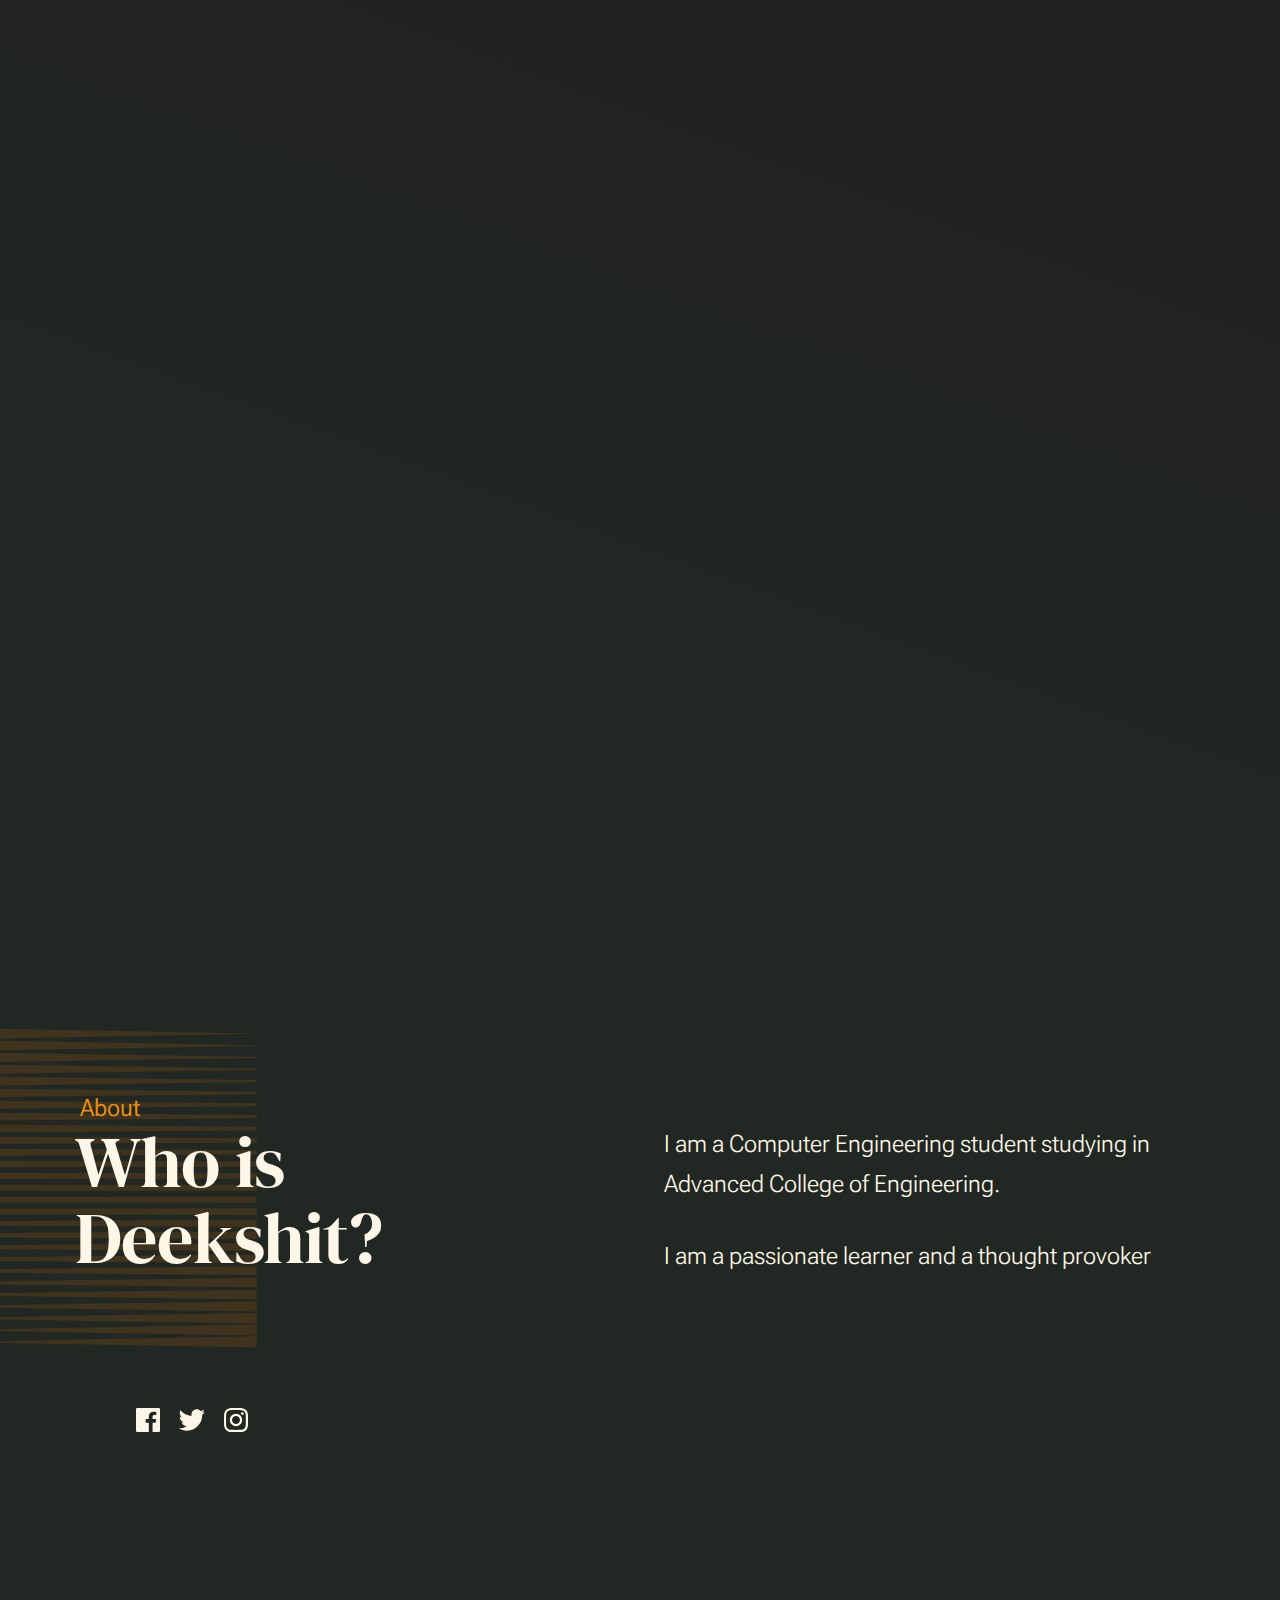
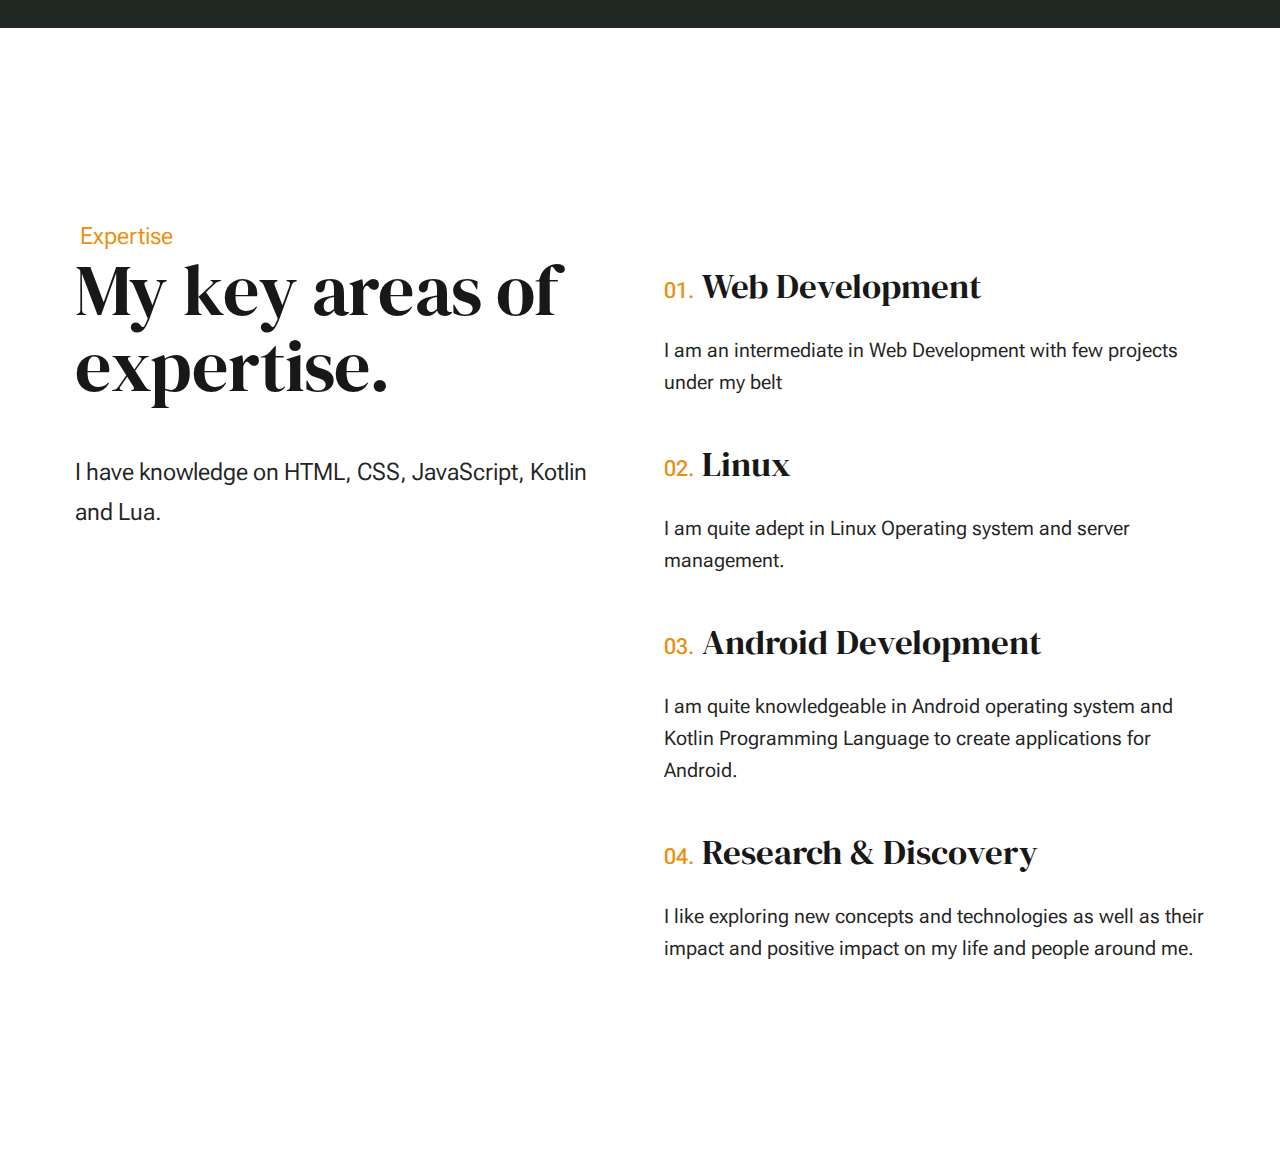
==== commit 1860ef88: "`refac` : refactored code" ====
--- a/index.html
+++ b/index.html
@@ -20,10 +20,6 @@
 
     <!-- favicons
     ================================================== -->
-    <link rel="apple-touch-icon" sizes="180x180" href="apple-touch-icon.png">
-    <link rel="icon" type="image/png" sizes="32x32" href="favicon-32x32.png">
-    <link rel="icon" type="image/png" sizes="16x16" href="favicon-16x16.png">
-    <link rel="manifest" href="site.webmanifest">
 
 </head>
 
@@ -56,7 +52,6 @@
                 <div class="s-header__block">
                     <div class="s-header__logo">
                         <a class="logo" href="index.html">
-                            <img src="images/logo.svg" alt="Homepage">
                         </a>
                     </div>
 
@@ -66,7 +61,6 @@
                 <nav class="s-header__nav">
     
                     <ul class="s-header__menu-links">
-                        <li><a href="contact.html">Contact</a></li>
                     </ul> <!-- s-header__menu-links -->
 
                     <div class="s-header__contact">
@@ -102,7 +96,6 @@
 
                         <div class="s-intro__content-media"> 
                             <div class="s-intro__content-media-inner">                               
-                                <img src="images/intro-bg.jpg" srcset="images/intro-bg.jpg 1x, images/intro-bg@2x.jpg 2x" alt="">
                                 <div class="lines">                               
                                     <span></span>                                  
                                 </div>
@@ -248,7 +241,6 @@
                         </div> <!-- end s-expertise__content-main -->
 
                         <div class="s-expertise__content-btn grid-section-split__bottom">
-                            <a href="services.html" class="btn btn--stroke u-fullwidth">View All Services</a>
                         </div> <!-- end s-about__content-btn -->
 
                     </div> <!-- end grid-block-->
